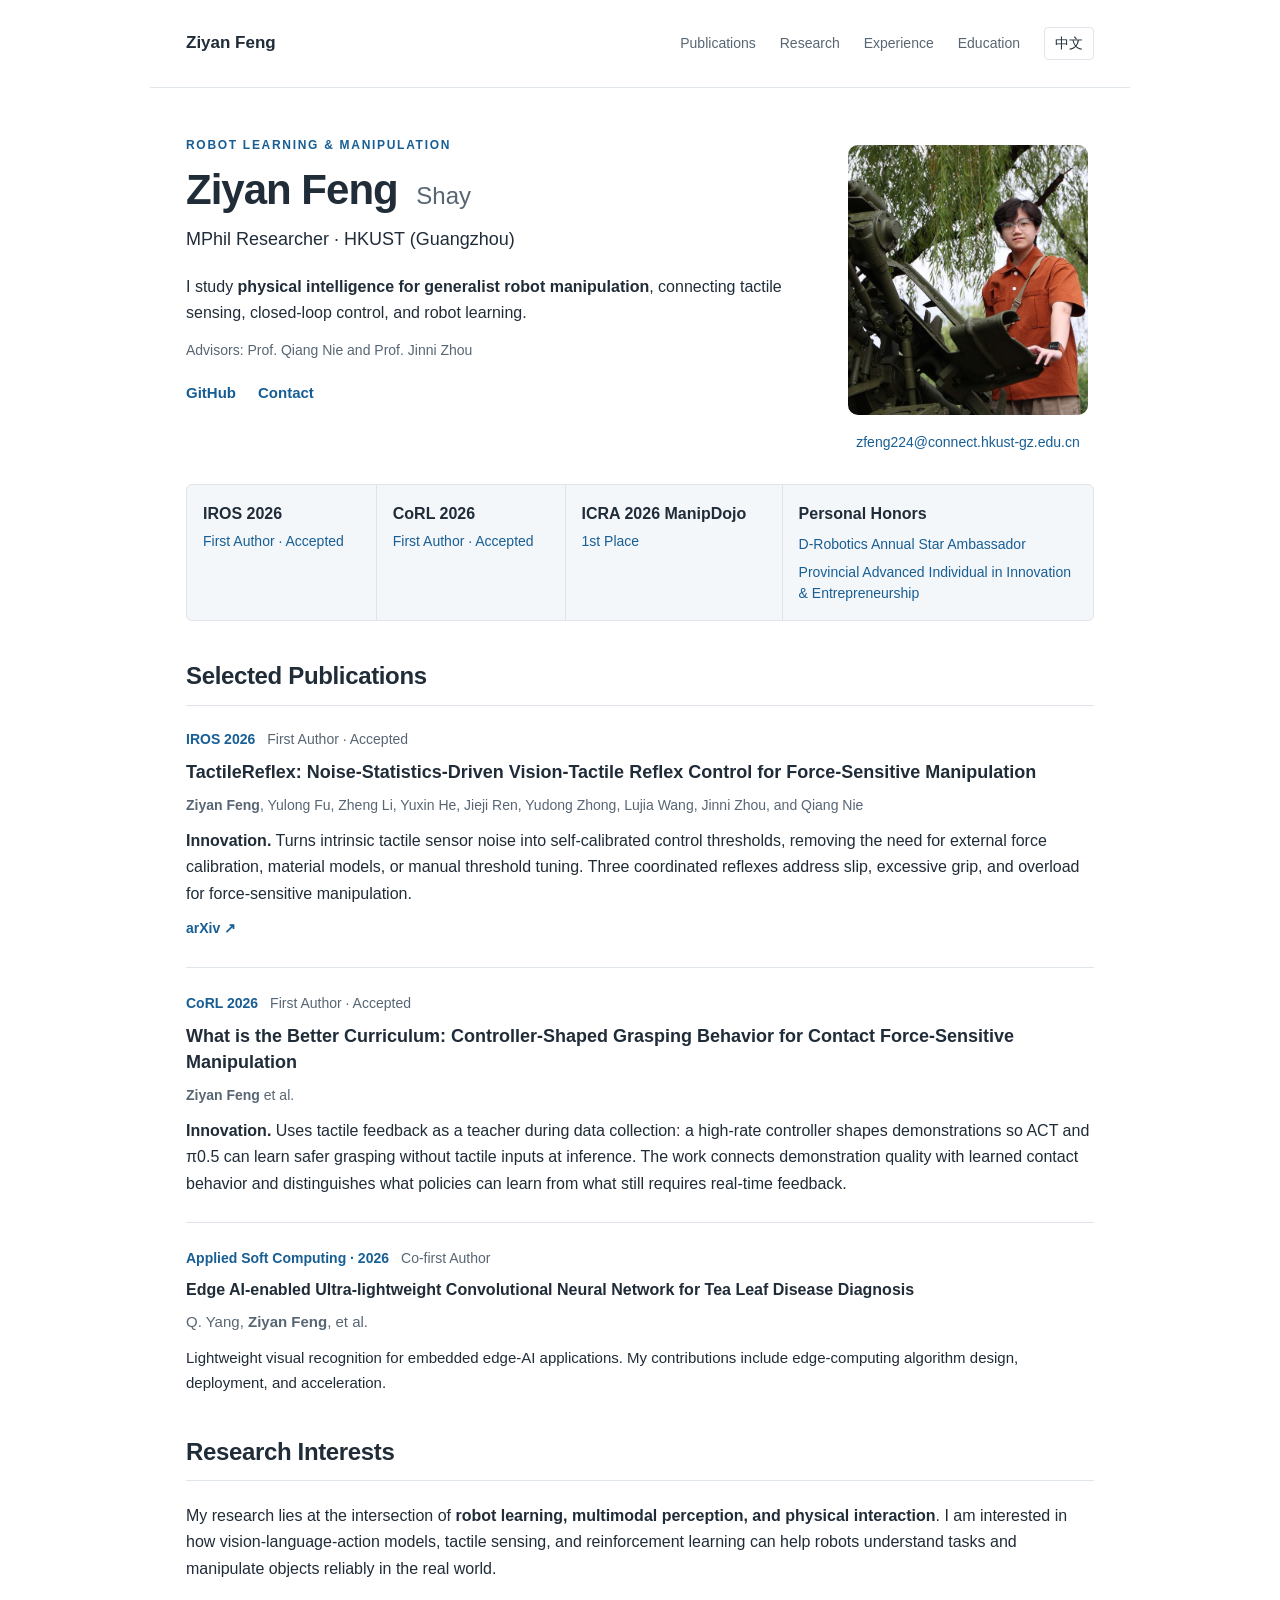
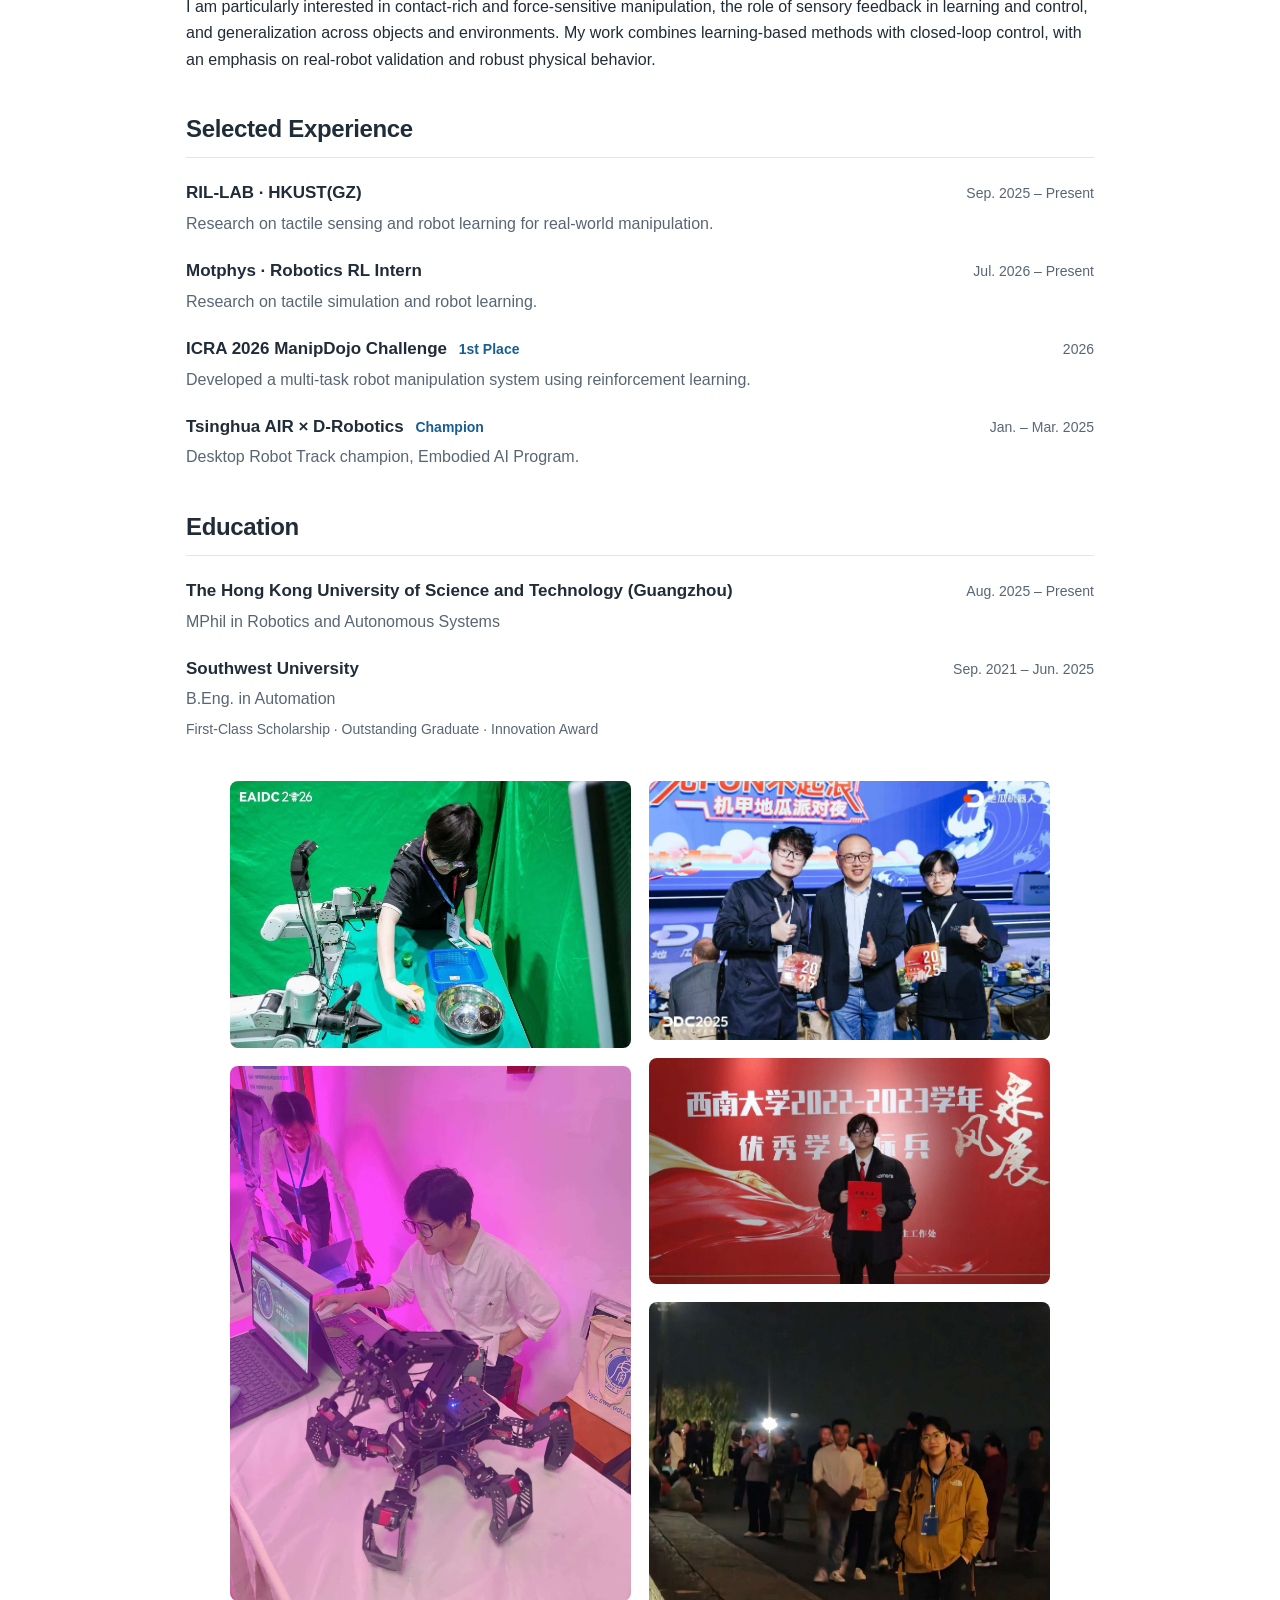
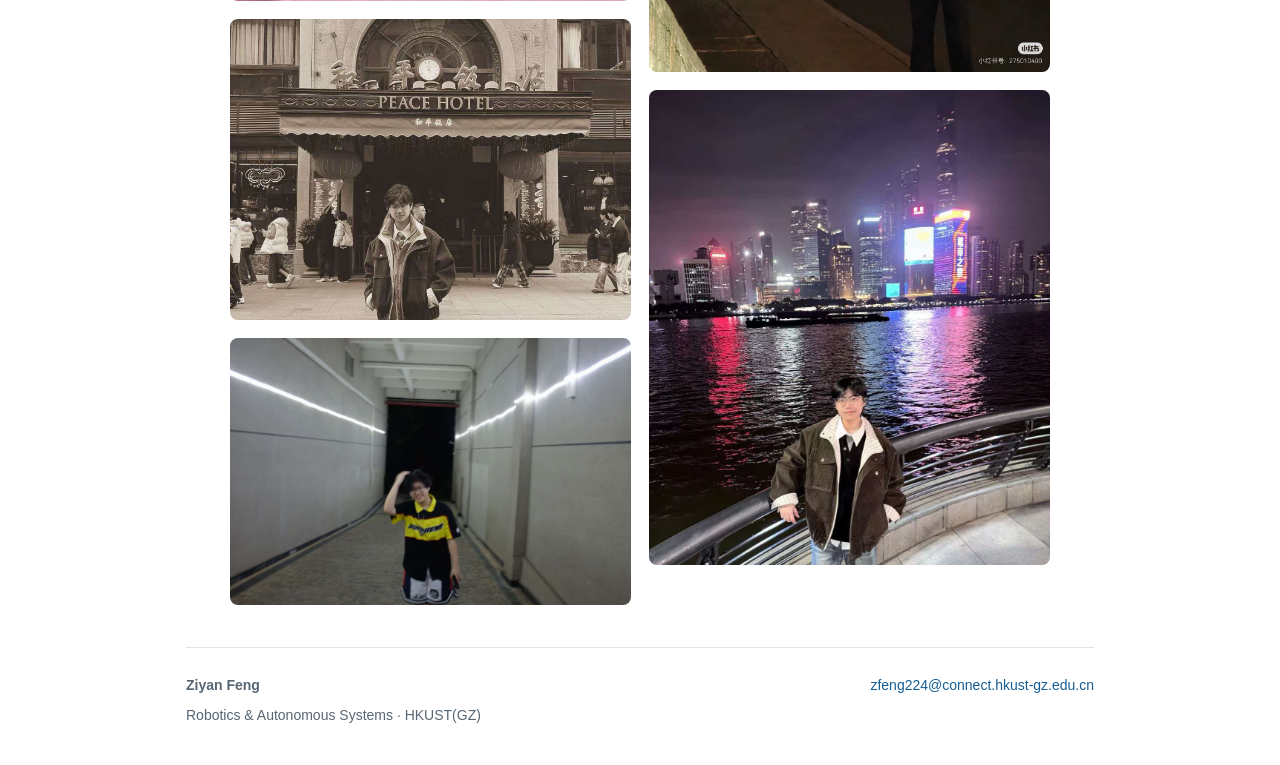
==== index.html @ fe4e41bc "Add robotics, award, event and campus photos to the gallery" ====
<!doctype html>
<html lang="en">
<head>
<meta charset="utf-8">
<meta name="viewport" content="width=device-width, initial-scale=1">
<meta name="description" content="Ziyan (Shay) Feng — MPhil researcher at HKUST(GZ). Robot learning, tactile sensing, and robot manipulation.">
<meta name="theme-color" content="#ffffff">
<title>Ziyan Feng | Robot Learning &amp; Manipulation</title>
<link rel="stylesheet" href="assets/styles.css?v=20260907-gallery">
<script src="assets/script.js?v=20260907-honors" defer></script>
</head>
<body>
<a class="skip-link" href="#main">Skip to content</a>
<header class="site-header"><a class="brand" href="#top">Ziyan Feng</a><nav aria-label="Primary navigation">
<a href="#publications"><span data-i18n="t1">Publications</span></a><a href="#research"><span data-i18n="t2">Research</span></a><a href="#projects"><span data-i18n="t3">Experience</span></a><a href="#education"><span data-i18n="t4">Education</span></a>
<button id="langToggle" type="button" aria-label="Switch to Chinese" hidden>中文</button></nav></header>
<main id="main">
<section class="hero" id="top">
<div><p class="eyebrow">ROBOT LEARNING &amp; MANIPULATION</p>
<h1><span data-i18n="t5">Ziyan Feng <span class="name-note">Shay</span></span></h1>
<p class="affiliation"><span data-i18n="t6">MPhil Researcher · HKUST (Guangzhou)</span></p>
<p><span data-i18n="t7">I study <strong>physical intelligence for generalist robot manipulation</strong>, connecting tactile sensing, closed-loop control, and robot learning.</span></p>
<p class="advisors"><span data-i18n="t9">Advisors: Prof. Qiang Nie and Prof. Jinni Zhou</span></p>
<div class="links"><a href="https://github.com/shayfeng">GitHub</a><a href="#contact"><span data-i18n="t11">Contact</span></a></div>
</div>
<aside class="profile"><img src="assets/images/personal-photo.jpg" alt="Ziyan Feng outdoors" width="1399" height="1399"><a href="mailto:zfeng224@connect.hkust-gz.edu.cn">zfeng224@connect.hkust-gz.edu.cn</a></aside>
</section>
<div class="highlights" aria-label="Selected achievements">
<a href="#tactilereflex"><strong>IROS 2026</strong><span><span data-i18n="t12">First Author · Accepted</span></span></a>
<a href="#curriculum"><strong>CoRL 2026</strong><span><span data-i18n="t13">First Author · Accepted</span></span></a>
<a href="#manipdojo"><strong>ICRA 2026 ManipDojo</strong><span><span data-i18n="t14">1st Place</span></span></a>
<div class="highlight-honors"><strong data-i18n="personal_honors">Personal Honors</strong><span data-i18n="honor_drobotics">D-Robotics Annual Star Ambassador</span><span data-i18n="honor_provincial">Provincial Advanced Individual in Innovation &amp; Entrepreneurship</span></div>
</div>
<section id="publications"><h2><span data-i18n="t15">Selected Publications</span></h2>
<article class="publication" id="tactilereflex">
<div class="pub-meta"><span class="venue">IROS 2026</span><span><span data-i18n="t16">First Author · Accepted</span></span></div>
<h3>TactileReflex: Noise-Statistics-Driven Vision-Tactile Reflex Control for Force-Sensitive Manipulation</h3>
<p class="authors"><strong>Ziyan Feng</strong>, Yulong Fu, Zheng Li, Yuxin He, Jieji Ren, Yudong Zhong, Lujia Wang, Jinni Zhou, and Qiang Nie</p>
<p><span data-i18n="t17"><strong>Innovation.</strong> Turns intrinsic tactile sensor noise into self-calibrated control thresholds, removing the need for external force calibration, material models, or manual threshold tuning. Three coordinated reflexes address slip, excessive grip, and overload for force-sensitive manipulation.</span></p>
<a class="paper-link" href="https://arxiv.org/abs/2605.23568">arXiv ↗</a>
</article>
<article class="publication" id="curriculum">
<div class="pub-meta"><span class="venue">CoRL 2026</span><span><span data-i18n="t19">First Author · Accepted</span></span></div>
<h3>What is the Better Curriculum: Controller-Shaped Grasping Behavior for Contact Force-Sensitive Manipulation</h3>
<p class="authors"><strong>Ziyan Feng</strong> et al.</p>
<p><span data-i18n="t20"><strong>Innovation.</strong> Uses tactile feedback as a teacher during data collection: a high-rate controller shapes demonstrations so ACT and π0.5 can learn safer grasping without tactile inputs at inference. The work connects demonstration quality with learned contact behavior and distinguishes what policies can learn from what still requires real-time feedback.</span></p>
</article>
<article class="publication compact">
<div class="pub-meta"><span class="venue">Applied Soft Computing · 2026</span><span><span data-i18n="t22">Co-first Author</span></span></div>
<h3><a href="https://doi.org/10.1016/j.asoc.2026.116074">Edge AI-enabled Ultra-lightweight Convolutional Neural Network for Tea Leaf Disease Diagnosis</a></h3>
<p class="authors">Q. Yang, <strong>Ziyan Feng</strong>, et al.</p>
<p><span data-i18n="t23">Lightweight visual recognition for embedded edge-AI applications. My contributions include edge-computing algorithm design, deployment, and acceleration.</span></p>
</article>
</section>
<section id="research"><h2><span data-i18n="t26">Research Interests</span></h2>
<p><span data-i18n="t28">My research lies at the intersection of <strong>robot learning, multimodal perception, and physical interaction</strong>. I am interested in how vision-language-action models, tactile sensing, and reinforcement learning can help robots understand tasks and manipulate objects reliably in the real world.</span></p>
<p><span data-i18n="research_more">I am particularly interested in contact-rich and force-sensitive manipulation, the role of sensory feedback in learning and control, and generalization across objects and environments. My work combines learning-based methods with closed-loop control, with an emphasis on real-robot validation and robust physical behavior.</span></p></section>
<section id="projects"><h2><span data-i18n="t35">Selected Experience</span></h2>
<div class="experience"><div class="entry-heading"><h3>RIL-LAB · HKUST(GZ)</h3><span><span data-i18n="t36">Sep. 2025 – Present</span></span></div>
<p><span data-i18n="t37">Research on tactile sensing and robot learning for real-world manipulation.</span></p></div>
<div class="experience"><div class="entry-heading"><h3><span data-i18n="t38">Motphys · Robotics RL Intern</span></h3><span><span data-i18n="t39">Jul. 2026 – Present</span></span></div>
<p><span data-i18n="t40">Research on tactile simulation and robot learning.</span></p></div>
<div class="experience" id="manipdojo"><div class="entry-heading"><h3>ICRA 2026 ManipDojo Challenge <span class="award"><span data-i18n="t41">1st Place</span></span></h3><span>2026</span></div>
<p><span data-i18n="t42">Developed a multi-task robot manipulation system using reinforcement learning.</span></p></div>
<div class="experience"><div class="entry-heading"><h3><span data-i18n="t43">Tsinghua AIR × D-Robotics</span> <span class="award"><span data-i18n="t44">Champion</span></span></h3><span>Jan. – Mar. 2025</span></div>
<p><span data-i18n="t45">Desktop Robot Track champion, Embodied AI Program.</span></p></div>
</section>
<section id="education"><h2><span data-i18n="t50">Education</span></h2>
<div class="experience"><div class="entry-heading"><h3><span data-i18n="t51">The Hong Kong University of Science and Technology (Guangzhou)</span></h3><span>Aug. 2025 – Present</span></div>
<p><span data-i18n="t52">MPhil in Robotics and Autonomous Systems</span></p></div>
<div class="experience"><div class="entry-heading"><h3><span data-i18n="t53">Southwest University</span></h3><span>Sep. 2021 – Jun. 2025</span></div>
<p><span data-i18n="t54">B.Eng. in Automation</span></p>
<p class="education-honors"><span data-i18n="swu_honors">First-Class Scholarship · Outstanding Graduate · Innovation Award</span></p></div>
</section>
<div class="personal-photos" aria-label="Personal photo gallery">
<div class="photo-column">
<img src="assets/images/robotics-competition.jpg" alt="Working with robotic arms at a competition" width="1600" height="1066" loading="lazy" decoding="async">
<img src="assets/images/robotics-demo.jpg" alt="Working with a robot at a demonstration" width="1536" height="2048" loading="lazy" decoding="async">
<img src="assets/images/peace-hotel.jpg" alt="Portrait outside the Peace Hotel" width="1440" height="1080" loading="lazy" decoding="async">
<img src="assets/images/campus-moment.jpg" alt="A candid campus moment" width="2048" height="1365" loading="lazy" decoding="async">
</div>
<div class="photo-column">
<img src="assets/images/drobotics-event.jpg" alt="Group photo at a D-Robotics event" width="1670" height="1080" loading="lazy" decoding="async">
<img src="assets/images/university-award.jpg" alt="Receiving an honor at Southwest University" width="1921" height="1080" loading="lazy" decoding="async">
<img src="assets/images/evening-portrait.jpg" alt="An evening portrait" width="1440" height="1329" loading="lazy" decoding="async">
<img src="assets/images/shanghai-waterfront.jpg" alt="Portrait by the Shanghai waterfront at night" width="1080" height="1281" loading="lazy" decoding="async">
</div>
</div>
<footer id="contact"><div><strong>Ziyan Feng</strong><a href="mailto:zfeng224@connect.hkust-gz.edu.cn">zfeng224@connect.hkust-gz.edu.cn</a></div><p><span data-i18n="t67">Robotics &amp; Autonomous Systems · HKUST(GZ)</span></p></footer>
</main>
</body></html>
---- assets/styles.css ----
:root{color-scheme:light;--text:#202c38;--muted:#586674;--blue:#175e94;--line:#dfe5eb;--soft:#f4f7fa}*{box-sizing:border-box}html{scroll-behavior:smooth;scroll-padding-top:25px}body{margin:0;background:#fff;color:var(--text);font:16px/1.65 -apple-system,BlinkMacSystemFont,"Segoe UI",Arial,"Noto Sans SC",sans-serif}a{color:var(--blue);text-decoration:none}a:hover{text-decoration:underline;text-underline-offset:4px}a:focus-visible,button:focus-visible{outline:3px solid #1c70b1;outline-offset:5px}button{font:inherit;cursor:pointer}.site-header,main{max-width:980px;margin:auto;padding-inline:36px}.site-header{display:flex;align-items:center;justify-content:space-between;gap:24px;min-height:88px;border-bottom:1px solid var(--line)}.brand{font-size:17px;font-weight:650;color:var(--text);white-space:nowrap}nav{display:flex;align-items:center;gap:24px;font-size:14px}nav a{color:var(--muted)}nav button{border:1px solid var(--line);background:#fff;padding:4px 10px;border-radius:4px;font-size:14px;color:var(--text)}h1,h2,h3,p{margin:0}p+p{margin-top:12px}h1{font-size:42px;line-height:1.2;letter-spacing:-1px;font-weight:650;margin:9px 0 10px}.name-note{font-size:24px;color:var(--muted);font-weight:400;letter-spacing:0;margin-left:8px}.hero{display:grid;grid-template-columns:minmax(0,1fr) 210px;gap:44px;padding:48px 0 30px}.eyebrow{color:var(--blue);font-size:12px;letter-spacing:1.7px;font-weight:650}.affiliation{font-size:18px;margin-bottom:19px}.muted,.advisors{color:var(--muted)}.advisors{font-size:14px}.links{display:flex;gap:22px;margin-top:19px;font-size:15px;font-weight:600}.profile{display:flex;flex-direction:column;align-items:center;gap:16px;padding-top:9px}.profile img{width:168px;height:210px;object-fit:cover;object-position:center;border-radius:6px;background:var(--soft)}.profile a{font-size:14px;overflow-wrap:anywhere}.highlights{display:grid;grid-template-columns:repeat(3,minmax(0,1fr));border:1px solid var(--line);border-radius:6px;margin:0 0 39px;background:var(--soft)}.highlights a{padding:16px 20px;color:var(--text)}.highlights a+a{border-left:1px solid var(--line)}.highlights strong,.highlights span{display:block}.highlights strong{font-size:16px}.highlights span{font-size:14px;color:var(--blue);margin-top:3px}main>section:not(.hero){padding:0 0 34px;margin-bottom:6px}h2{font-size:24px;line-height:1.3;font-weight:650;letter-spacing:-.35px;padding-bottom:13px;border-bottom:1px solid var(--line);margin-bottom:22px}h3{font-size:17px;line-height:1.5;font-weight:650}h3 a{color:inherit}.publication{padding:0 0 25px;margin-bottom:24px;border-bottom:1px solid var(--line)}.publication:last-child{margin-bottom:0;border-bottom:0;padding-bottom:0}.pub-meta{display:flex;flex-wrap:wrap;gap:12px;align-items:center;font-size:14px;color:var(--muted);margin-bottom:8px}.venue{font-weight:650;color:var(--blue)}.publication h3{font-size:18px;line-height:1.45;margin-bottom:8px}.authors{font-size:14px;color:var(--muted);margin-bottom:11px}.publication p{margin-top:9px}.result{border-left:3px solid #a8c6de;padding:8px 13px;background:#f5f8fb;font-size:15px}.paper-link{display:inline-block;margin-top:10px;font-size:14px;font-weight:600}.compact h3{font-size:16px}.compact p{font-size:15px}.section-heading{display:flex;justify-content:space-between;align-items:baseline;border-bottom:1px solid var(--line);margin-bottom:18px;gap:16px}.section-heading h2{border:0;margin:0}.section-heading>span{font-size:14px}.research-list{padding-left:24px;margin:18px 0 0}.research-list li{padding-left:6px;margin:0 0 14px}.research-list li::marker{color:var(--blue);font-weight:600}.research-list p{margin-top:3px;color:var(--muted)}.experience{margin-bottom:21px}.experience:last-child{margin-bottom:0}.entry-heading{display:flex;align-items:baseline;justify-content:space-between;gap:20px}.entry-heading>span{font-size:14px;color:var(--muted);white-space:nowrap}.experience p{margin-top:5px;color:var(--muted)}.award{color:var(--blue);font-size:14px;font-weight:600;margin-left:7px}.honors{padding-left:20px;margin:0}.honors li{padding-left:4px;margin-bottom:9px}.skills{margin:0}.skills>div{display:grid;grid-template-columns:165px minmax(0,1fr);gap:20px;padding:8px 0}.skills dt{font-size:15px;font-weight:600}.skills dd{margin:0;font-size:15px;color:var(--muted)}footer{border-top:1px solid var(--line);padding:26px 0 38px;color:var(--muted);font-size:14px}footer>div{display:flex;justify-content:space-between;gap:18px;flex-wrap:wrap}footer p{margin-top:7px}.skip-link{position:absolute;top:-70px;left:20px;padding:8px 15px;background:white;z-index:10}.skip-link:focus{top:8px}[hidden]{display:none!important}@media(max-width:700px){.site-header,main{padding-inline:22px}.site-header{min-height:76px;flex-wrap:wrap;gap:10px;padding-top:17px;padding-bottom:17px}nav{gap:15px;flex-wrap:wrap;font-size:14px}.hero{grid-template-columns:minmax(0,1fr) 140px;gap:24px;padding-top:32px}.profile img{width:126px;height:158px}.profile a{font-size:12px;text-align:center}h1{font-size:34px}.name-note{font-size:20px}.affiliation{font-size:16px}.highlights a{padding:12px}.highlights strong{font-size:14px}.highlights span{font-size:13px}.entry-heading{display:block}.entry-heading>span{display:block;margin-top:3px;white-space:normal}.skills>div{grid-template-columns:135px minmax(0,1fr);gap:14px}}@media(max-width:480px){.site-header,main{padding-inline:18px}.site-header{display:block}.brand{display:block;margin-bottom:12px}nav{gap:17px}.hero{display:flex;flex-direction:column;gap:22px;padding-top:29px}.profile{flex-direction:row;justify-content:flex-start;gap:18px;padding:0}.profile img{width:86px;height:108px}.profile a{font-size:14px}.highlights{grid-template-columns:1fr;margin-bottom:30px}.highlights a{padding:12px 16px;display:flex;align-items:center;justify-content:space-between;gap:12px}.highlights a+a{border-left:0;border-top:1px solid var(--line)}.highlights span{margin:0}h2{font-size:22px}.skills>div{grid-template-columns:1fr;gap:2px}.publication h3{font-size:17px}.pub-meta{gap:8px}.award{display:inline-block;margin-left:0}.profile a,footer a{overflow-wrap:anywhere}}@media(prefers-reduced-motion:reduce){html{scroll-behavior:auto}}
/* Four academic highlights, with room for the two personal honors. */
.highlights{grid-template-columns:1fr 1fr 1.15fr 1.65fr}
.highlights>a,.highlights>.highlight-honors{min-width:0;padding:16px}
.highlights>.highlight-honors{border-left:1px solid var(--line)}
.highlights strong[data-i18n]{color:var(--text);font-size:16px;margin:0}
.highlights .highlight-honors>span{line-height:1.5;margin-top:7px}
.profile a{max-width:100%;text-align:center}
.education-honors{font-size:14px}
@media(max-width:800px) and (min-width:481px){
.highlights{grid-template-columns:repeat(2,minmax(0,1fr))}
.highlights>a:nth-child(3){border-left:0;border-top:1px solid var(--line)}
.highlights>.highlight-honors{border-top:1px solid var(--line)}
}
@media(max-width:480px){
.highlights{grid-template-columns:1fr}
.highlights>.highlight-honors{border-left:0;border-top:1px solid var(--line)}
.profile a{min-width:0}
}

.personal-photos{display:grid;grid-template-columns:3fr 4fr;gap:20px;max-width:700px;margin:0 auto 38px;align-items:start}
.personal-photos img{display:block;width:100%;height:auto;border-radius:6px}
@media(max-width:480px){.personal-photos{gap:12px;margin-bottom:28px}}

/* Natural portrait and a balanced two-column photo collection. */
.hero{grid-template-columns:minmax(0,1fr) 252px;gap:38px}
.profile img{width:240px;height:270px;object-fit:cover;object-position:70% center;border-radius:10px}
.personal-photos{grid-template-columns:repeat(2,minmax(0,1fr));gap:18px;max-width:820px;margin:6px auto 42px}
.photo-column{display:flex;flex-direction:column;gap:18px;min-width:0}
.personal-photos img{border-radius:8px;width:100%;height:auto}
@media(max-width:700px){.hero{grid-template-columns:minmax(0,1fr) 180px;gap:24px}.profile img{width:180px;height:216px}}
@media(max-width:480px){.hero{display:flex;flex-direction:column}.profile{align-items:center;gap:18px}.profile img{width:132px;height:158px;flex-shrink:0}.personal-photos,.photo-column{gap:10px}.personal-photos{margin-bottom:28px}.personal-photos img{border-radius:5px}}
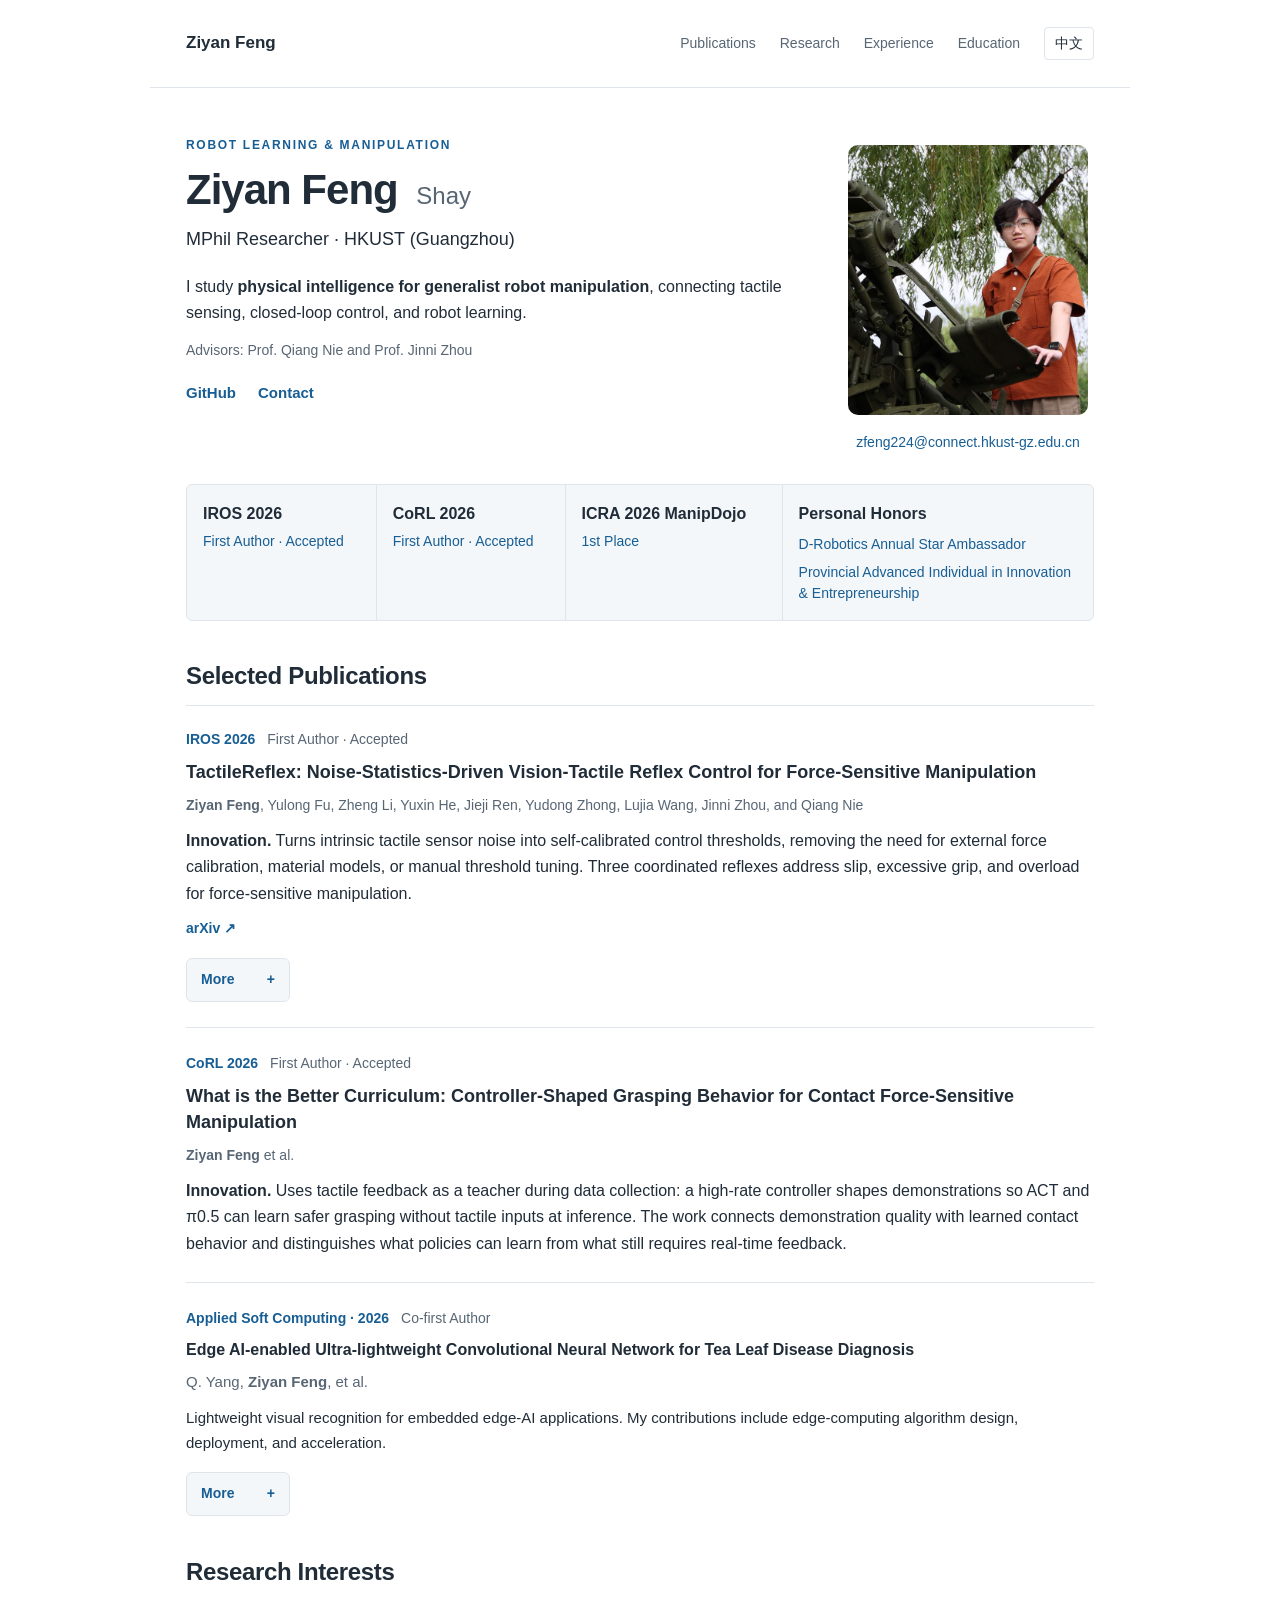
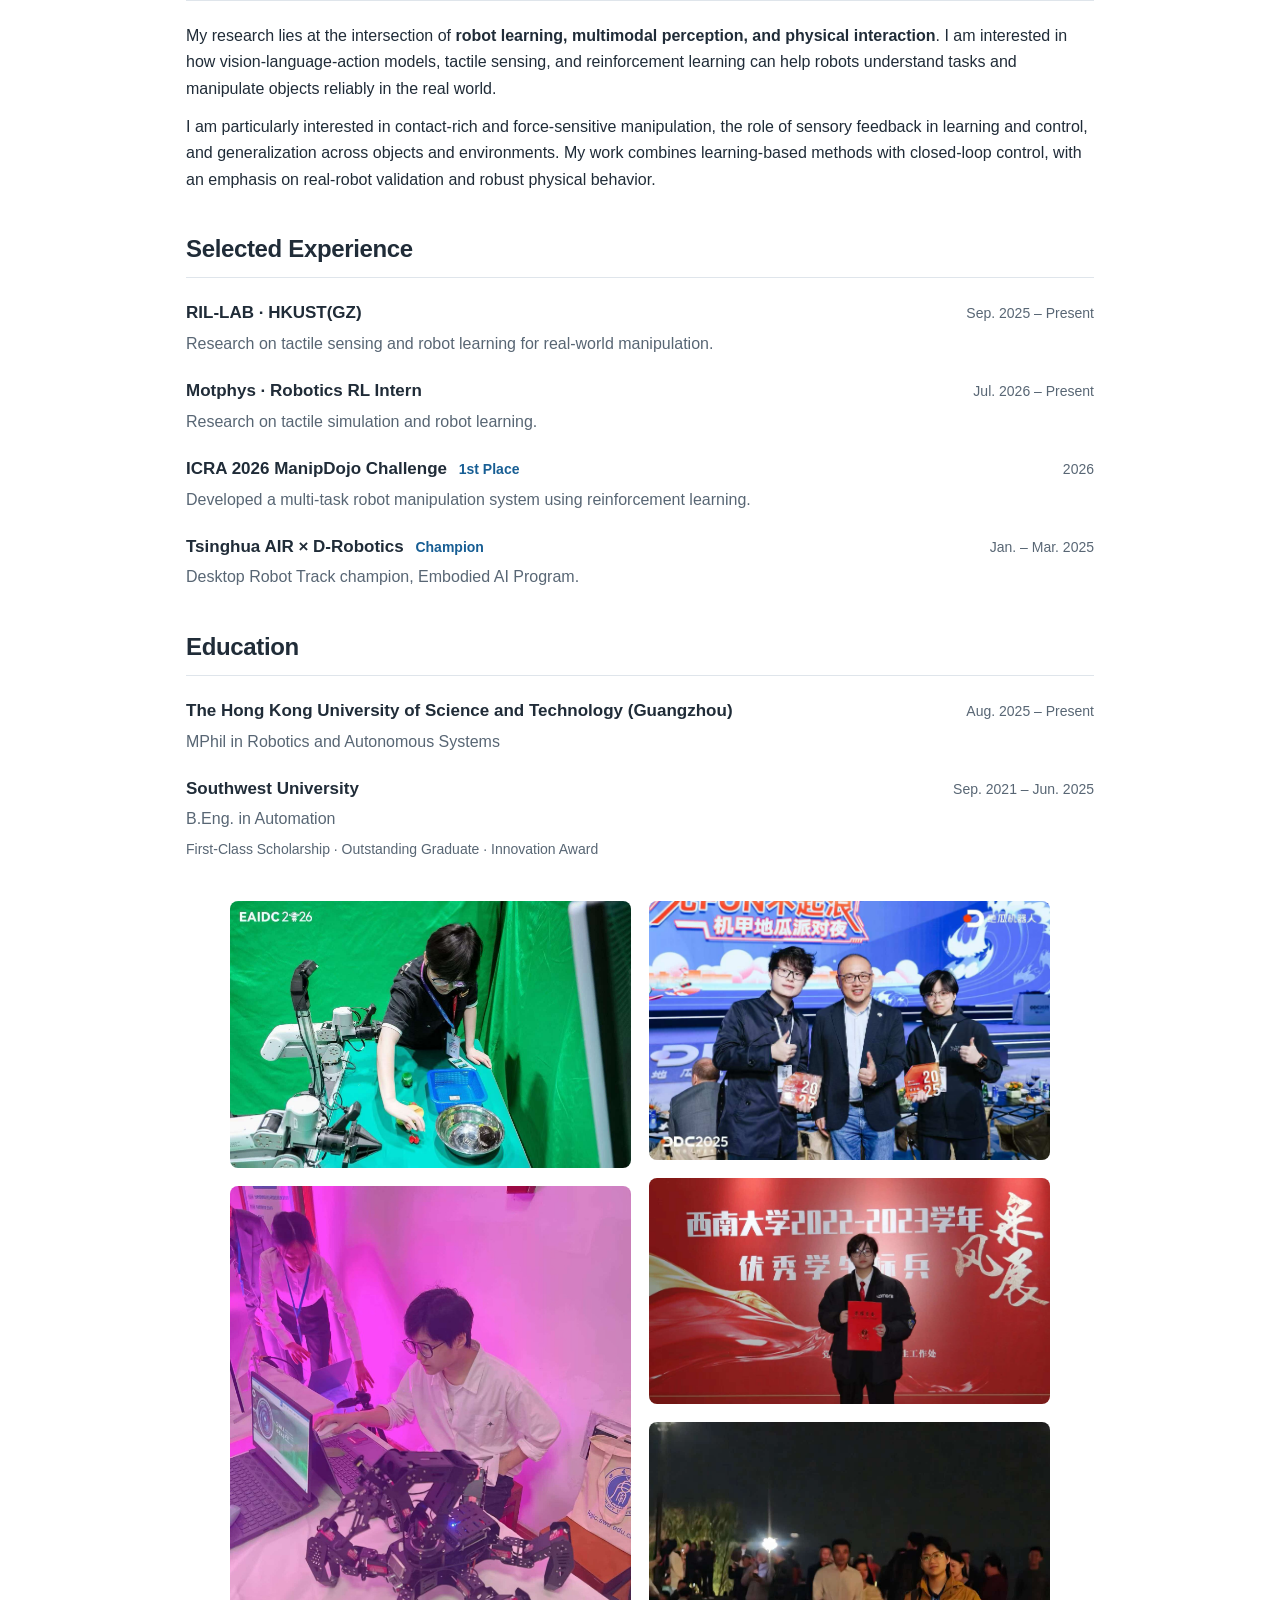
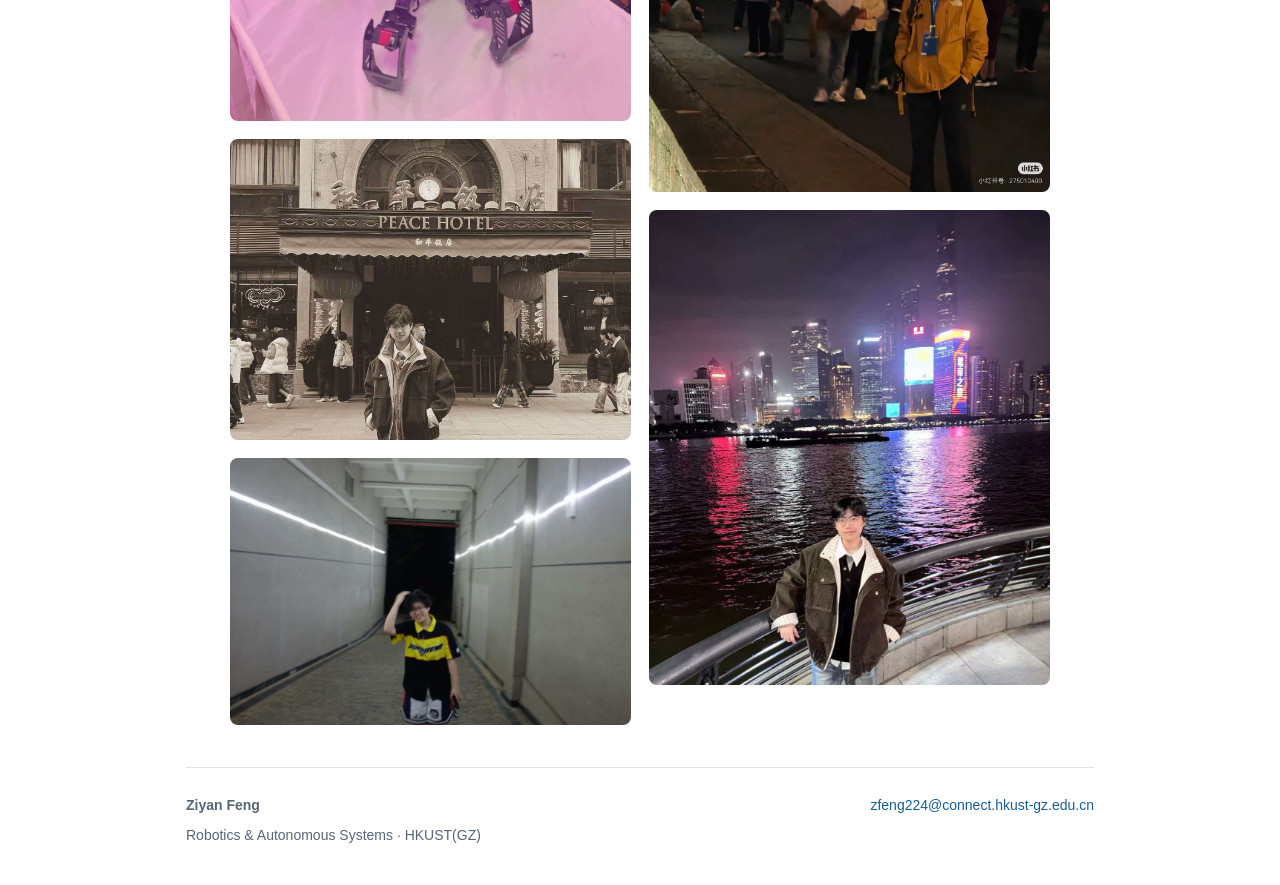
==== commit 5614a814: "Add expandable More sections with verified paper overview figures" ====
--- a/index.html
+++ b/index.html
@@ -6,8 +6,8 @@
 <meta name="description" content="Ziyan (Shay) Feng — MPhil researcher at HKUST(GZ). Robot learning, tactile sensing, and robot manipulation.">
 <meta name="theme-color" content="#ffffff">
 <title>Ziyan Feng | Robot Learning &amp; Manipulation</title>
-<link rel="stylesheet" href="assets/styles.css?v=20260907-gallery">
-<script src="assets/script.js?v=20260907-honors" defer></script>
+<link rel="stylesheet" href="assets/styles.css?v=20260908-paperfig">
+<script src="assets/script.js?v=20260908-paperfig" defer></script>
 </head>
 <body>
 <a class="skip-link" href="#main">Skip to content</a>
@@ -38,7 +38,11 @@
 <p class="authors"><strong>Ziyan Feng</strong>, Yulong Fu, Zheng Li, Yuxin He, Jieji Ren, Yudong Zhong, Lujia Wang, Jinni Zhou, and Qiang Nie</p>
 <p><span data-i18n="t17"><strong>Innovation.</strong> Turns intrinsic tactile sensor noise into self-calibrated control thresholds, removing the need for external force calibration, material models, or manual threshold tuning. Three coordinated reflexes address slip, excessive grip, and overload for force-sensitive manipulation.</span></p>
 <a class="paper-link" href="https://arxiv.org/abs/2605.23568">arXiv ↗</a>
-</article>
+<details class="paper-details">
+<summary><span class="more-label" data-i18n="paper_more">More</span><span class="less-label" data-i18n="paper_less">Less</span><span class="expand-icon" aria-hidden="true">+</span></summary>
+<figure><a href="assets/images/tactilereflex-overview.jpg" target="_blank" rel="noopener"><img src="assets/images/tactilereflex-overview.jpg" alt="TactileReflex architecture with tactile proxies, prioritized reflex channels and closed-loop gripper control" loading="lazy" decoding="async"></a>
+<figcaption><span data-i18n="iros_figure">TactileReflex system overview</span><span class="figure-links"><a href="assets/images/tactilereflex-overview.jpg" target="_blank" rel="noopener" data-i18n="figure_full">View full size</a> · <a href="https://github.com/shayfeng/TactileReflex" target="_blank" rel="noopener" data-i18n="figure_source">Source</a></span></figcaption></figure>
+</details></article>
 <article class="publication" id="curriculum">
 <div class="pub-meta"><span class="venue">CoRL 2026</span><span><span data-i18n="t19">First Author · Accepted</span></span></div>
 <h3>What is the Better Curriculum: Controller-Shaped Grasping Behavior for Contact Force-Sensitive Manipulation</h3>
@@ -50,7 +54,11 @@
 <h3><a href="https://doi.org/10.1016/j.asoc.2026.116074">Edge AI-enabled Ultra-lightweight Convolutional Neural Network for Tea Leaf Disease Diagnosis</a></h3>
 <p class="authors">Q. Yang, <strong>Ziyan Feng</strong>, et al.</p>
 <p><span data-i18n="t23">Lightweight visual recognition for embedded edge-AI applications. My contributions include edge-computing algorithm design, deployment, and acceleration.</span></p>
-</article>
+<details class="paper-details">
+<summary><span class="more-label" data-i18n="paper_more">More</span><span class="less-label" data-i18n="paper_less">Less</span><span class="expand-icon" aria-hidden="true">+</span></summary>
+<figure><a href="assets/images/cm2net-overview.jpg" target="_blank" rel="noopener"><img src="assets/images/cm2net-overview.jpg" alt="CM2-Net graphical abstract showing augmentation, network design, validation and edge deployment" loading="lazy" decoding="async"></a>
+<figcaption><span data-i18n="asc_figure">CM2-Net graphical abstract</span><span class="figure-links"><a href="assets/images/cm2net-overview.jpg" target="_blank" rel="noopener" data-i18n="figure_full">View full size</a> · <a href="https://github.com/JasonYangCode/CM2-Net" target="_blank" rel="noopener" data-i18n="figure_source">Source</a></span></figcaption></figure>
+</details></article>
 </section>
 <section id="research"><h2><span data-i18n="t26">Research Interests</span></h2>
 <p><span data-i18n="t28">My research lies at the intersection of <strong>robot learning, multimodal perception, and physical interaction</strong>. I am interested in how vision-language-action models, tactile sensing, and reinforcement learning can help robots understand tasks and manipulate objects reliably in the real world.</span></p>
--- a/assets/styles.css
+++ b/assets/styles.css
@@ -30,3 +30,18 @@
 .personal-photos img{border-radius:8px;width:100%;height:auto}
 @media(max-width:700px){.hero{grid-template-columns:minmax(0,1fr) 180px;gap:24px}.profile img{width:180px;height:216px}}
 @media(max-width:480px){.hero{display:flex;flex-direction:column}.profile{align-items:center;gap:18px}.profile img{width:132px;height:158px;flex-shrink:0}.personal-photos,.photo-column{gap:10px}.personal-photos{margin-bottom:28px}.personal-photos img{border-radius:5px}}
+
+.paper-details{margin-top:16px}
+.paper-details summary{display:flex;align-items:center;justify-content:space-between;gap:18px;width:fit-content;min-width:104px;min-height:44px;padding:8px 14px;border:1px solid var(--line);border-radius:6px;background:var(--soft);color:var(--blue);font-size:14px;font-weight:600;cursor:pointer;list-style:none}
+.paper-details summary::-webkit-details-marker{display:none}
+.paper-details summary:hover{border-color:var(--blue)}
+.paper-details summary:focus-visible{outline:3px solid var(--blue);outline-offset:3px}
+.paper-details .less-label{display:none}
+.paper-details[open] .more-label{display:none}
+.paper-details[open] .less-label{display:inline}
+.paper-details[open] .expand-icon{transform:rotate(45deg)}
+.paper-details figure{margin:14px 0 0;padding:16px;border:1px solid var(--line);border-radius:8px;background:#fff}
+.paper-details figure img{display:block;width:100%;height:auto;max-height:620px;object-fit:contain}
+.paper-details figcaption{display:flex;justify-content:space-between;gap:12px;flex-wrap:wrap;margin-top:12px;font-size:14px;color:var(--muted)}
+.figure-links{white-space:nowrap}
+@media(max-width:480px){.paper-details figure{padding:9px}.paper-details figcaption{font-size:13px}}
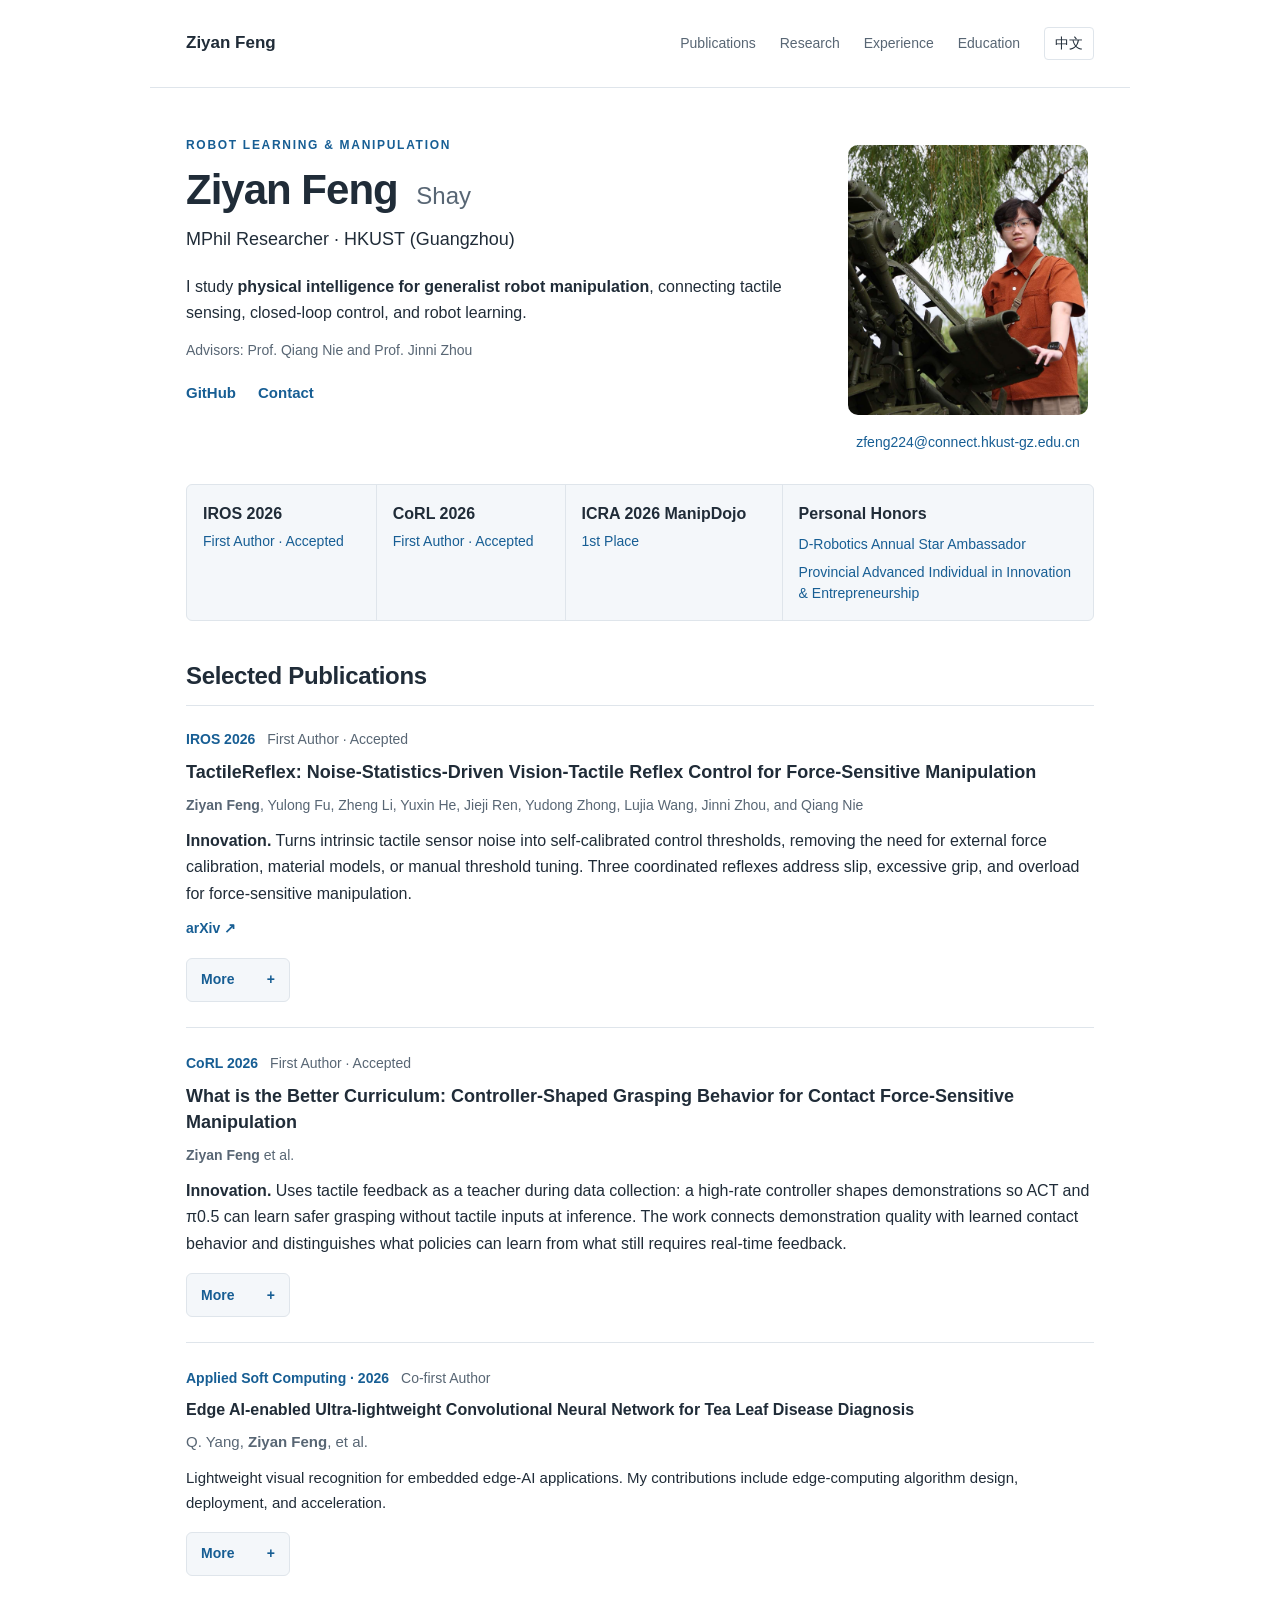
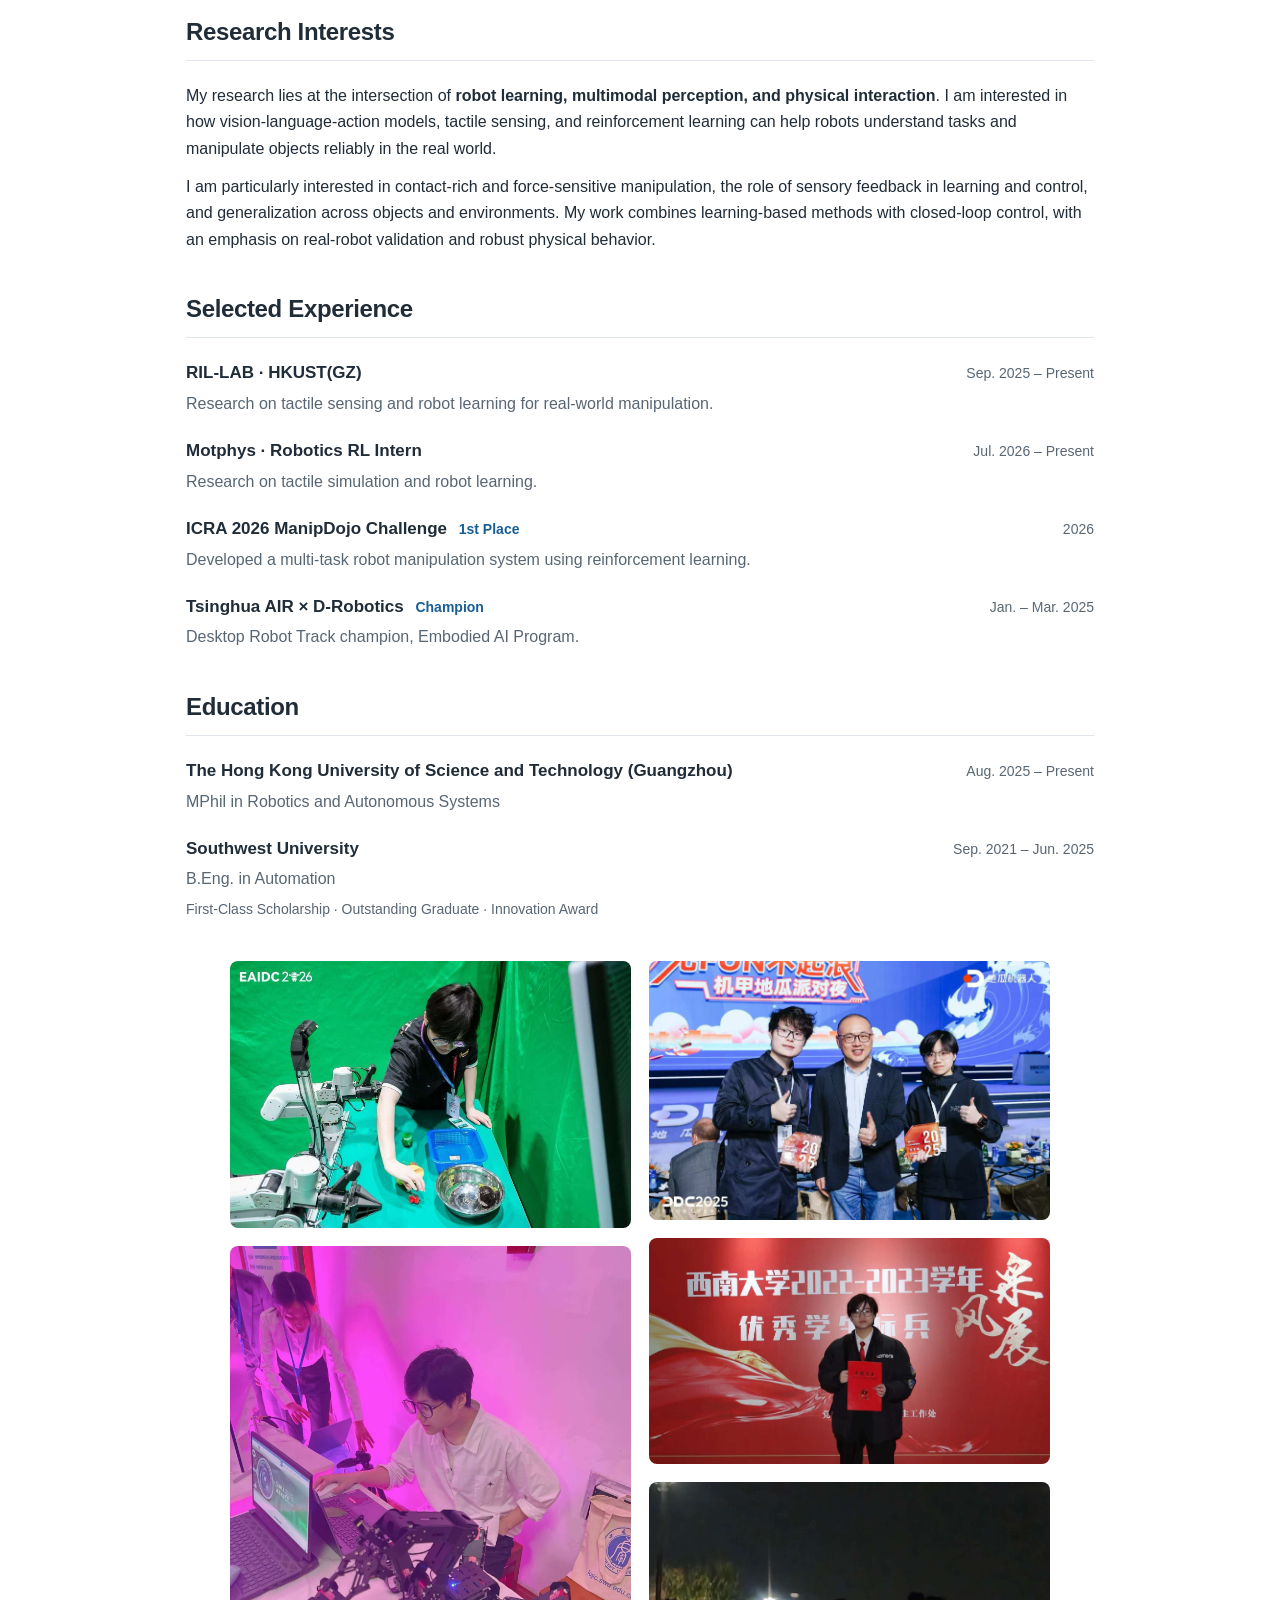
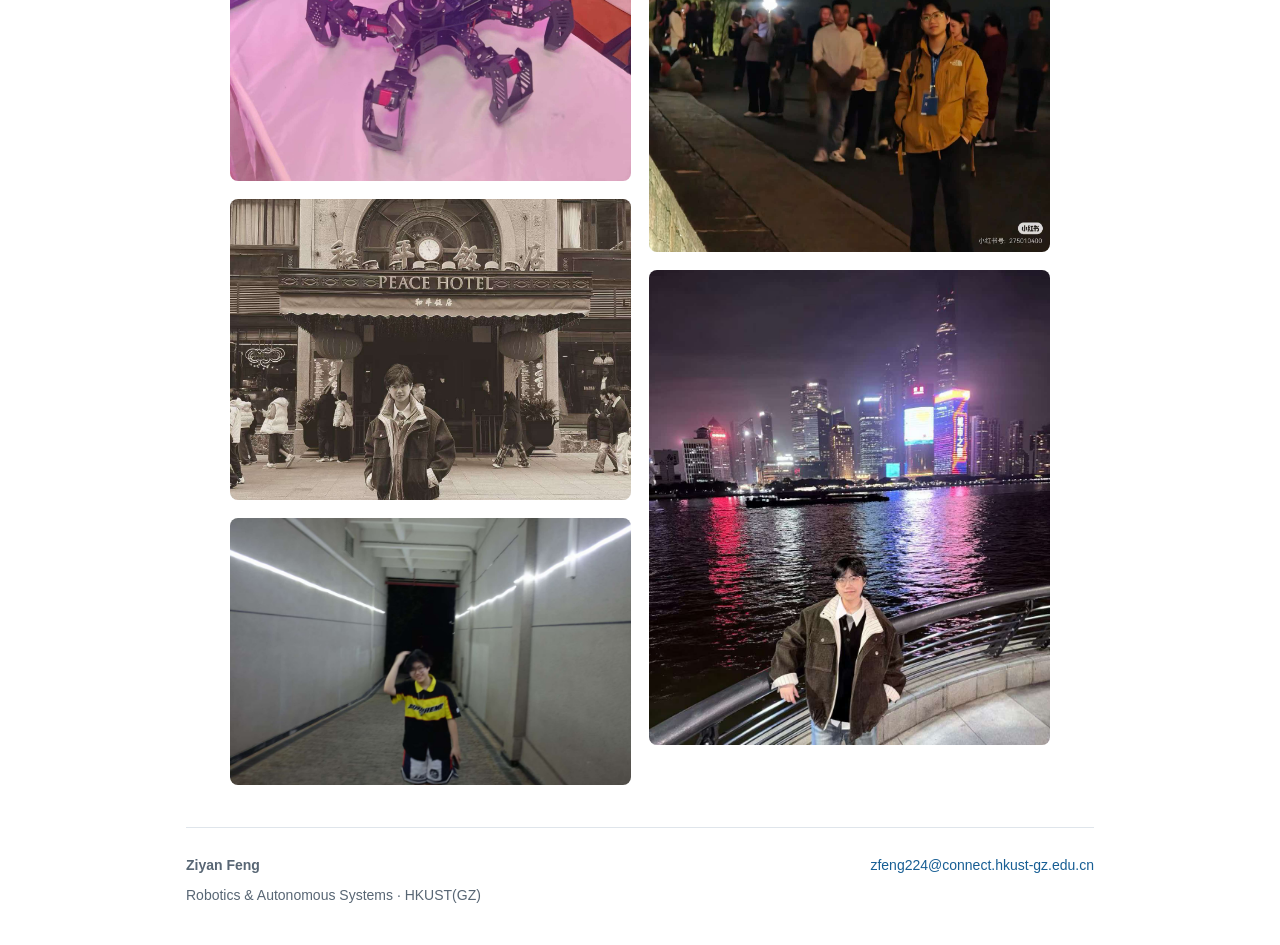
==== commit 1ec62257: "Add CoRL teaser and system overview extracted from supplied paper" ====
--- a/index.html
+++ b/index.html
@@ -6,8 +6,8 @@
 <meta name="description" content="Ziyan (Shay) Feng — MPhil researcher at HKUST(GZ). Robot learning, tactile sensing, and robot manipulation.">
 <meta name="theme-color" content="#ffffff">
 <title>Ziyan Feng | Robot Learning &amp; Manipulation</title>
-<link rel="stylesheet" href="assets/styles.css?v=20260908-paperfig">
-<script src="assets/script.js?v=20260908-paperfig" defer></script>
+<link rel="stylesheet" href="assets/styles.css?v=20260908-corlfig">
+<script src="assets/script.js?v=20260908-corlfig" defer></script>
 </head>
 <body>
 <a class="skip-link" href="#main">Skip to content</a>
@@ -42,12 +42,21 @@
 <summary><span class="more-label" data-i18n="paper_more">More</span><span class="less-label" data-i18n="paper_less">Less</span><span class="expand-icon" aria-hidden="true">+</span></summary>
 <figure><a href="assets/images/tactilereflex-overview.jpg" target="_blank" rel="noopener"><img src="assets/images/tactilereflex-overview.jpg" alt="TactileReflex architecture with tactile proxies, prioritized reflex channels and closed-loop gripper control" loading="lazy" decoding="async"></a>
 <figcaption><span data-i18n="iros_figure">TactileReflex system overview</span><span class="figure-links"><a href="assets/images/tactilereflex-overview.jpg" target="_blank" rel="noopener" data-i18n="figure_full">View full size</a> · <a href="https://github.com/shayfeng/TactileReflex" target="_blank" rel="noopener" data-i18n="figure_source">Source</a></span></figcaption></figure>
+<figure><a href="assets/images/tactilereflex-pouring.jpg" target="_blank" rel="noopener"><img src="assets/images/tactilereflex-pouring.jpg" alt="Pouring comparison: without reflex the cup slips and fails to pour; with reflex the cup stays oriented and pours successfully" width="1235" height="880" loading="lazy" decoding="async"></a>
+<figcaption><span data-i18n="iros_pouring">Pouring comparison — left: without reflex; right: with TactileReflex.</span><span class="figure-links"><a href="assets/images/tactilereflex-pouring.jpg" target="_blank" rel="noopener" data-i18n="figure_full">View full size</a> · <a href="https://github.com/shayfeng/TactileReflex/blob/main/assets/tactile-reflex-paper.pdf#page=8" target="_blank" rel="noopener" data-i18n="figure_source">Source</a></span></figcaption></figure>
 </details></article>
 <article class="publication" id="curriculum">
 <div class="pub-meta"><span class="venue">CoRL 2026</span><span><span data-i18n="t19">First Author · Accepted</span></span></div>
 <h3>What is the Better Curriculum: Controller-Shaped Grasping Behavior for Contact Force-Sensitive Manipulation</h3>
 <p class="authors"><strong>Ziyan Feng</strong> et al.</p>
 <p><span data-i18n="t20"><strong>Innovation.</strong> Uses tactile feedback as a teacher during data collection: a high-rate controller shapes demonstrations so ACT and π0.5 can learn safer grasping without tactile inputs at inference. The work connects demonstration quality with learned contact behavior and distinguishes what policies can learn from what still requires real-time feedback.</span></p>
+<details class="paper-details">
+<summary><span class="more-label" data-i18n="paper_more">More</span><span class="less-label" data-i18n="paper_less">Less</span><span class="expand-icon" aria-hidden="true">+</span></summary>
+<figure><a href="assets/images/corl-teaser.jpg" target="_blank" rel="noopener"><img src="assets/images/corl-teaser.jpg" alt="CoRL teaser comparing reflex-assisted and manual teleoperated collection for fragile-cup grasping" width="2376" height="1071" loading="lazy" decoding="async"></a>
+<figcaption><span data-i18n="corl_teaser">Teaser — controller-shaped demonstrations for fragile-object grasping.</span><span class="figure-links"><a href="assets/images/corl-teaser.jpg" target="_blank" rel="noopener" data-i18n="figure_full">View full size</a></span></figcaption></figure>
+<figure><a href="assets/images/corl-system.jpg" target="_blank" rel="noopener"><img src="assets/images/corl-system.jpg" alt="CoRL system overview showing controller-shaped data collection, tactile-free policy learning and deployment with optional reflex arbitration" width="2376" height="1026" loading="lazy" decoding="async"></a>
+<figcaption><span data-i18n="corl_system">System overview — demonstration collection, tactile-free policy learning, and deployment.</span><span class="figure-links"><a href="assets/images/corl-system.jpg" target="_blank" rel="noopener" data-i18n="figure_full">View full size</a></span></figcaption></figure>
+</details>
 </article>
 <article class="publication compact">
 <div class="pub-meta"><span class="venue">Applied Soft Computing · 2026</span><span><span data-i18n="t22">Co-first Author</span></span></div>
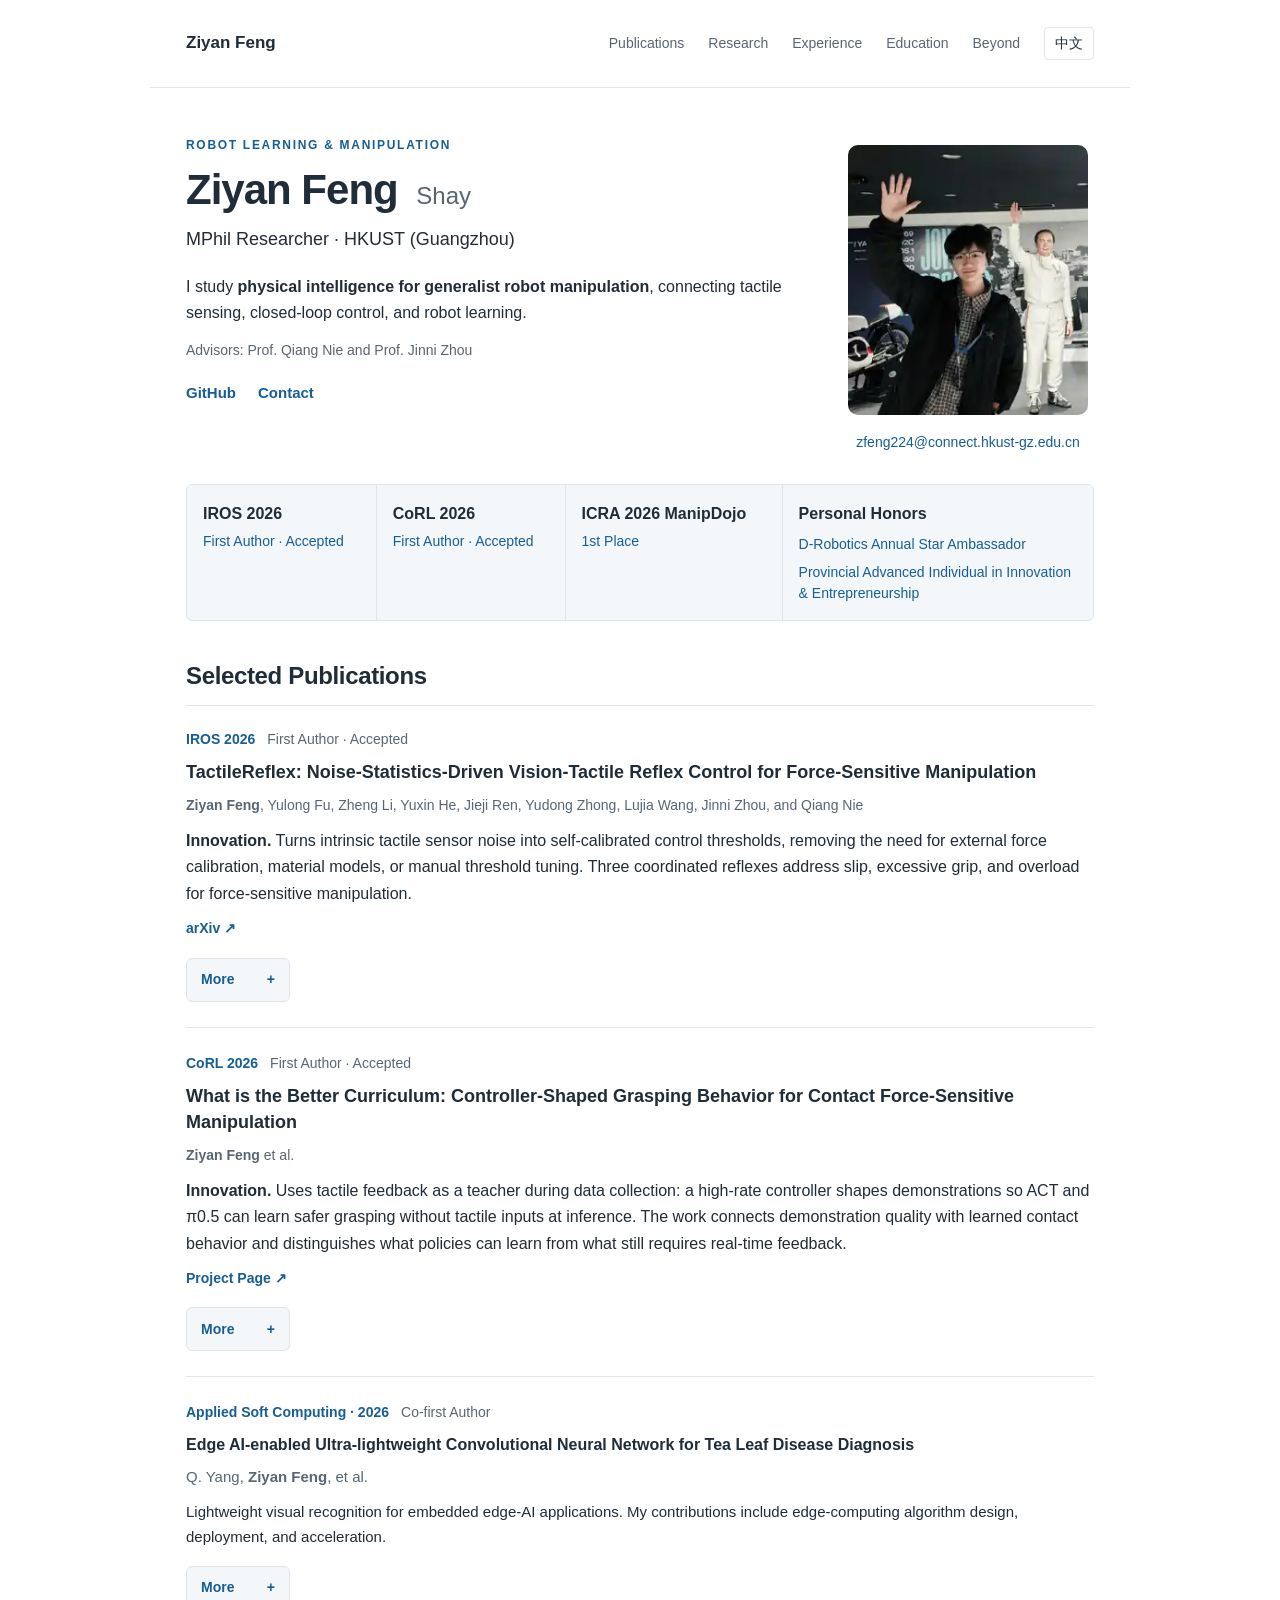
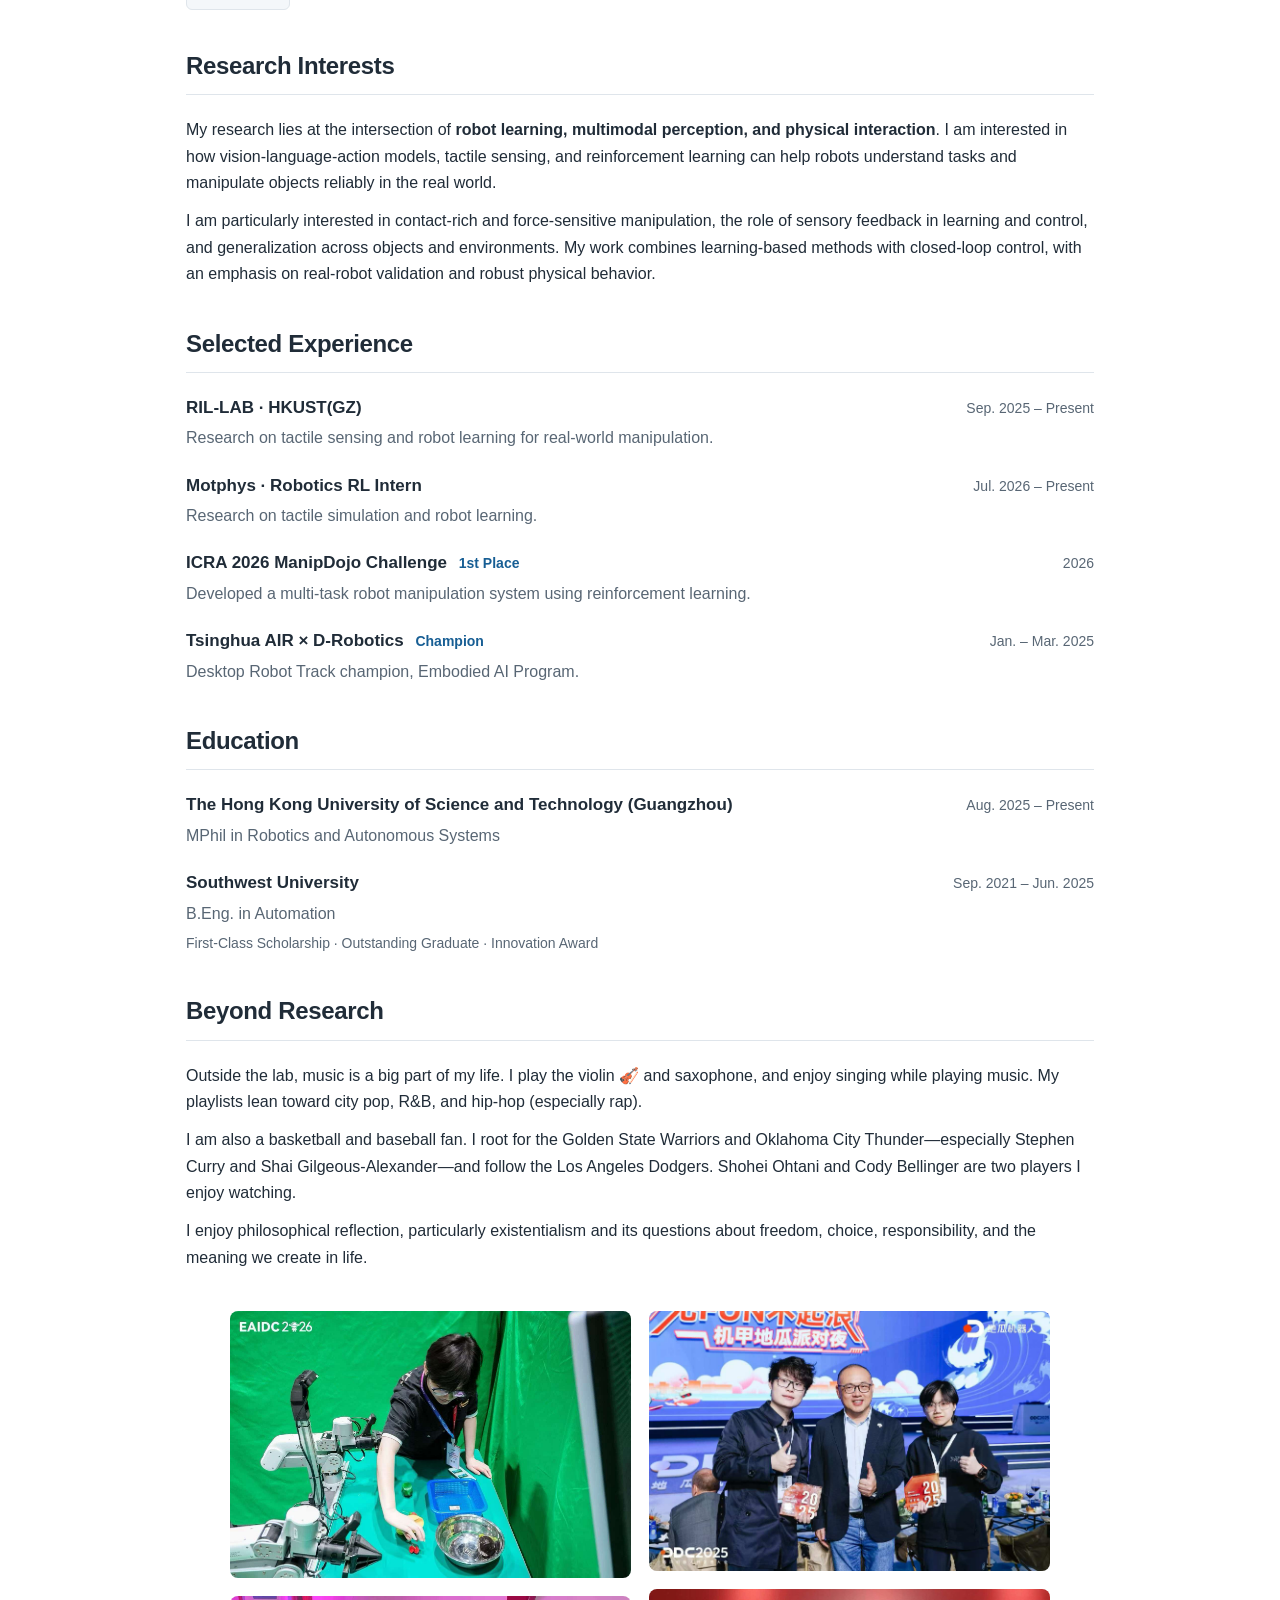
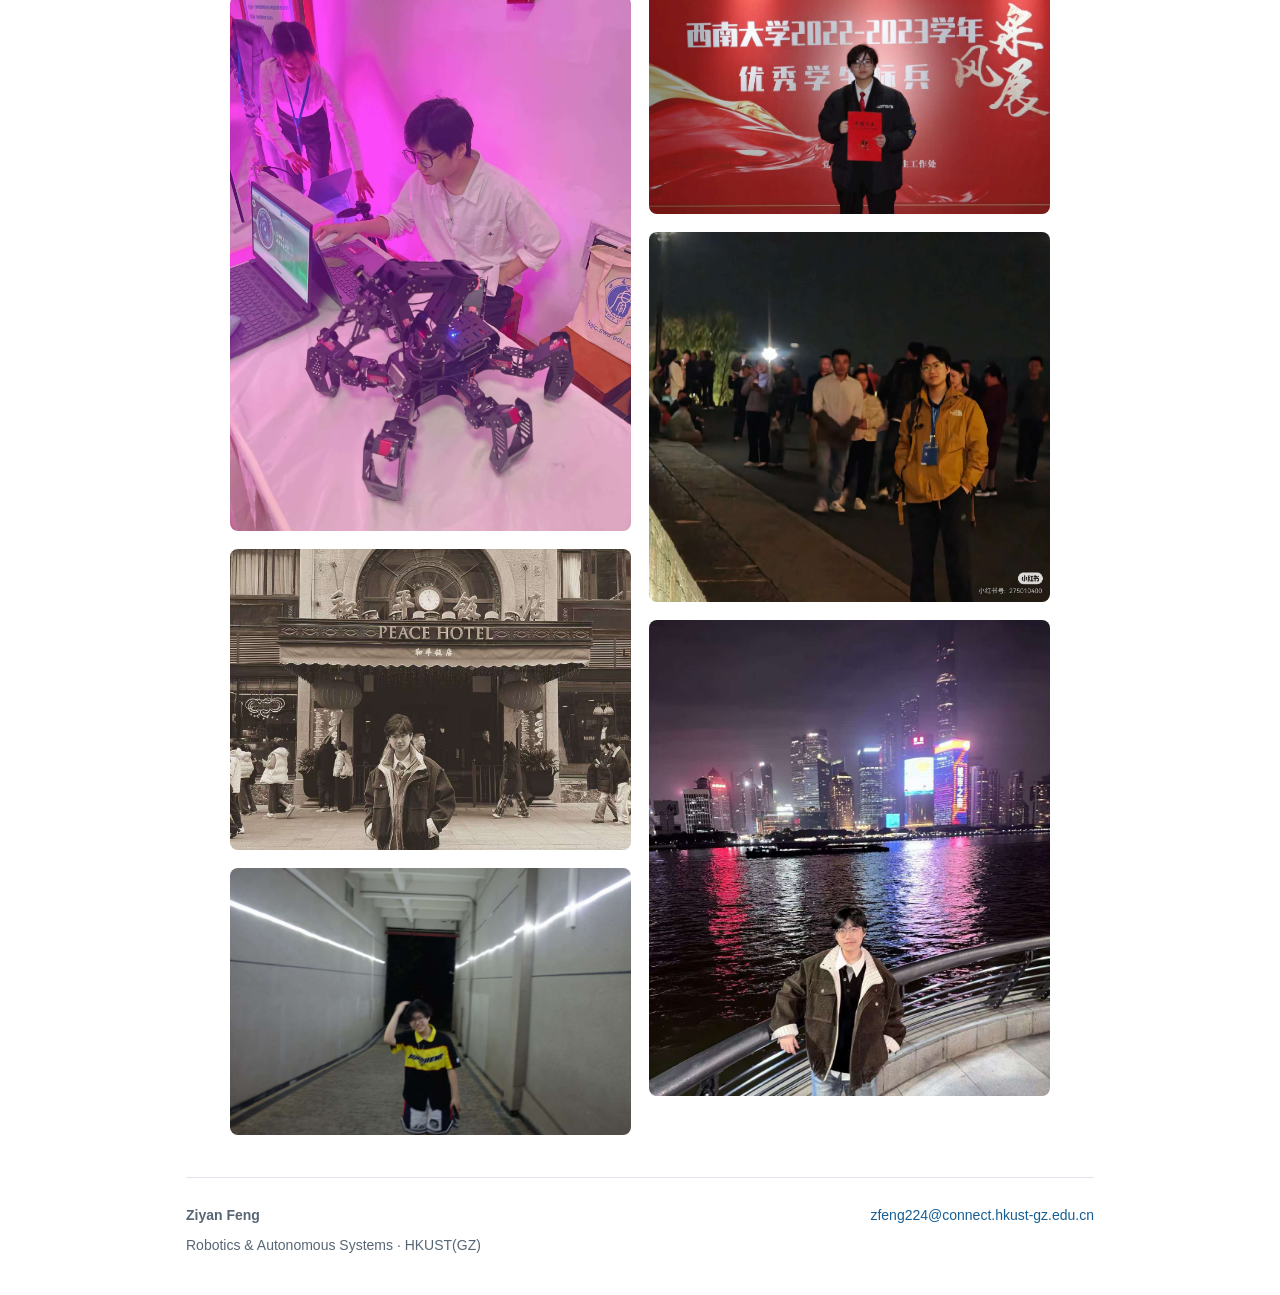
==== commit ab10d5b2: "Update profile photo and add bilingual beyond-research introduction" ====
--- a/index.html
+++ b/index.html
@@ -6,13 +6,13 @@
 <meta name="description" content="Ziyan (Shay) Feng — MPhil researcher at HKUST(GZ). Robot learning, tactile sensing, and robot manipulation.">
 <meta name="theme-color" content="#ffffff">
 <title>Ziyan Feng | Robot Learning &amp; Manipulation</title>
-<link rel="stylesheet" href="assets/styles.css?v=20260908-corlfig">
-<script src="assets/script.js?v=20260908-corlfig" defer></script>
+<link rel="stylesheet" href="assets/styles.css?v=20261122-personal">
+<script src="assets/script.js?v=20261122-personal" defer></script>
 </head>
 <body>
 <a class="skip-link" href="#main">Skip to content</a>
 <header class="site-header"><a class="brand" href="#top">Ziyan Feng</a><nav aria-label="Primary navigation">
-<a href="#publications"><span data-i18n="t1">Publications</span></a><a href="#research"><span data-i18n="t2">Research</span></a><a href="#projects"><span data-i18n="t3">Experience</span></a><a href="#education"><span data-i18n="t4">Education</span></a>
+<a href="#publications"><span data-i18n="t1">Publications</span></a><a href="#research"><span data-i18n="t2">Research</span></a><a href="#projects"><span data-i18n="t3">Experience</span></a><a href="#education"><span data-i18n="t4">Education</span></a><a href="#beyond"><span data-i18n="nav_beyond">Beyond</span></a>
 <button id="langToggle" type="button" aria-label="Switch to Chinese" hidden>中文</button></nav></header>
 <main id="main">
 <section class="hero" id="top">
@@ -23,7 +23,7 @@
 <p class="advisors"><span data-i18n="t9">Advisors: Prof. Qiang Nie and Prof. Jinni Zhou</span></p>
 <div class="links"><a href="https://github.com/shayfeng">GitHub</a><a href="#contact"><span data-i18n="t11">Contact</span></a></div>
 </div>
-<aside class="profile"><img src="assets/images/personal-photo.jpg" alt="Ziyan Feng outdoors" width="1399" height="1399"><a href="mailto:zfeng224@connect.hkust-gz.edu.cn">zfeng224@connect.hkust-gz.edu.cn</a></aside>
+<aside class="profile"><img src="assets/images/shay-profile-2026.webp" alt="Ziyan Feng waving at a motorsport exhibition" width="260" height="293" decoding="async"><a href="mailto:zfeng224@connect.hkust-gz.edu.cn">zfeng224@connect.hkust-gz.edu.cn</a></aside>
 </section>
 <div class="highlights" aria-label="Selected achievements">
 <a href="#tactilereflex"><strong>IROS 2026</strong><span><span data-i18n="t12">First Author · Accepted</span></span></a>
@@ -89,6 +89,11 @@
 <p><span data-i18n="t54">B.Eng. in Automation</span></p>
 <p class="education-honors"><span data-i18n="swu_honors">First-Class Scholarship · Outstanding Graduate · Innovation Award</span></p></div>
 </section>
+<section id="beyond"><h2><span data-i18n="beyond_title">Beyond Research</span></h2>
+<p><span data-i18n="beyond_music">Outside the lab, music is a big part of my life. I play the violin 🎻 and saxophone, and enjoy singing while playing music. My playlists lean toward city pop, R&amp;B, and hip-hop (especially rap).</span></p>
+<p><span data-i18n="beyond_sports">I am also a basketball and baseball fan. I root for the Golden State Warriors and Oklahoma City Thunder—especially Stephen Curry and Shai Gilgeous-Alexander—and follow the Los Angeles Dodgers. Shohei Ohtani and Cody Bellinger are two players I enjoy watching.</span></p>
+<p><span data-i18n="beyond_philosophy">I enjoy philosophical reflection, particularly existentialism and its questions about freedom, choice, responsibility, and the meaning we create in life.</span></p>
+</section>
 <div class="personal-photos" aria-label="Personal photo gallery">
 <div class="photo-column">
 <img src="assets/images/robotics-competition.jpg" alt="Working with robotic arms at a competition" width="1600" height="1066" loading="lazy" decoding="async">
--- a/assets/styles.css
+++ b/assets/styles.css
@@ -45,3 +45,6 @@
 .paper-details figcaption{display:flex;justify-content:space-between;gap:12px;flex-wrap:wrap;margin-top:12px;font-size:14px;color:var(--muted)}
 .figure-links{white-space:nowrap}
 @media(max-width:480px){.paper-details figure{padding:9px}.paper-details figcaption{font-size:13px}}
+
+/* Use a centered crop for the updated portrait. */
+.profile img{object-position:center}
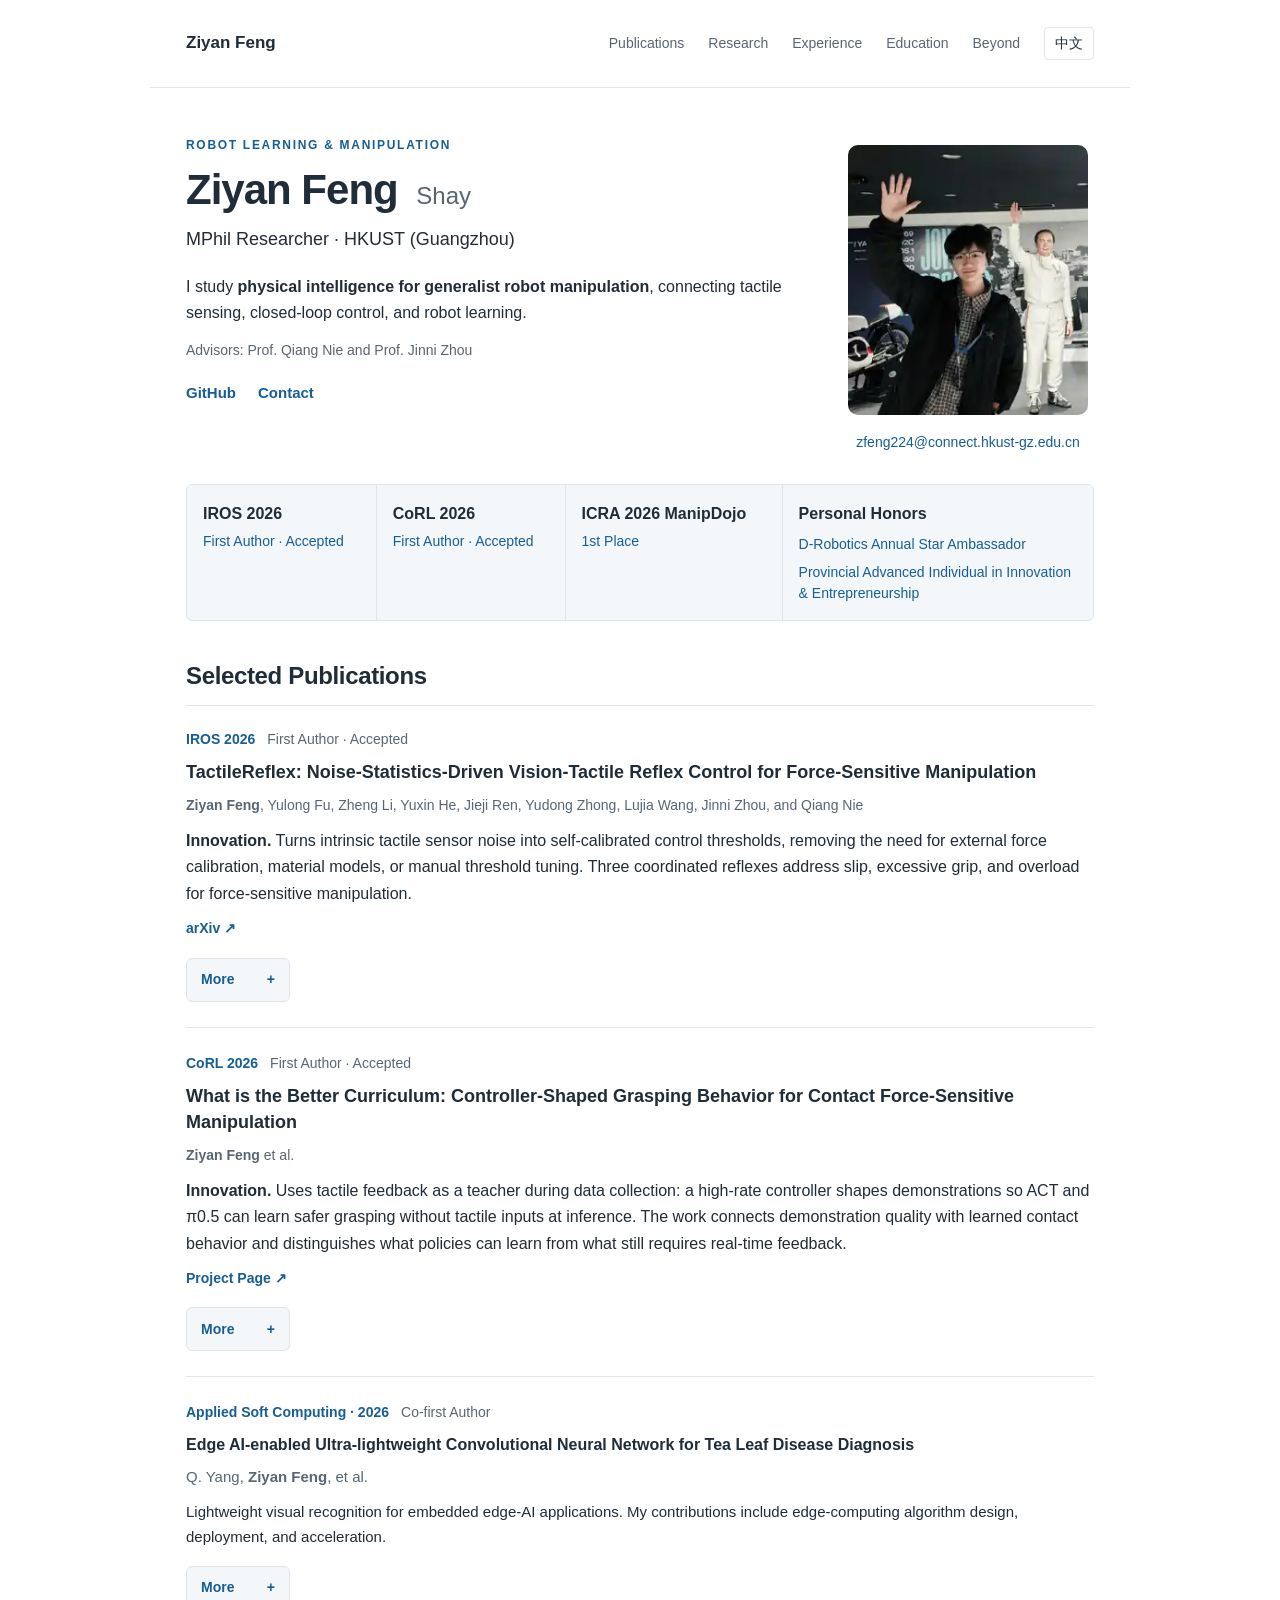
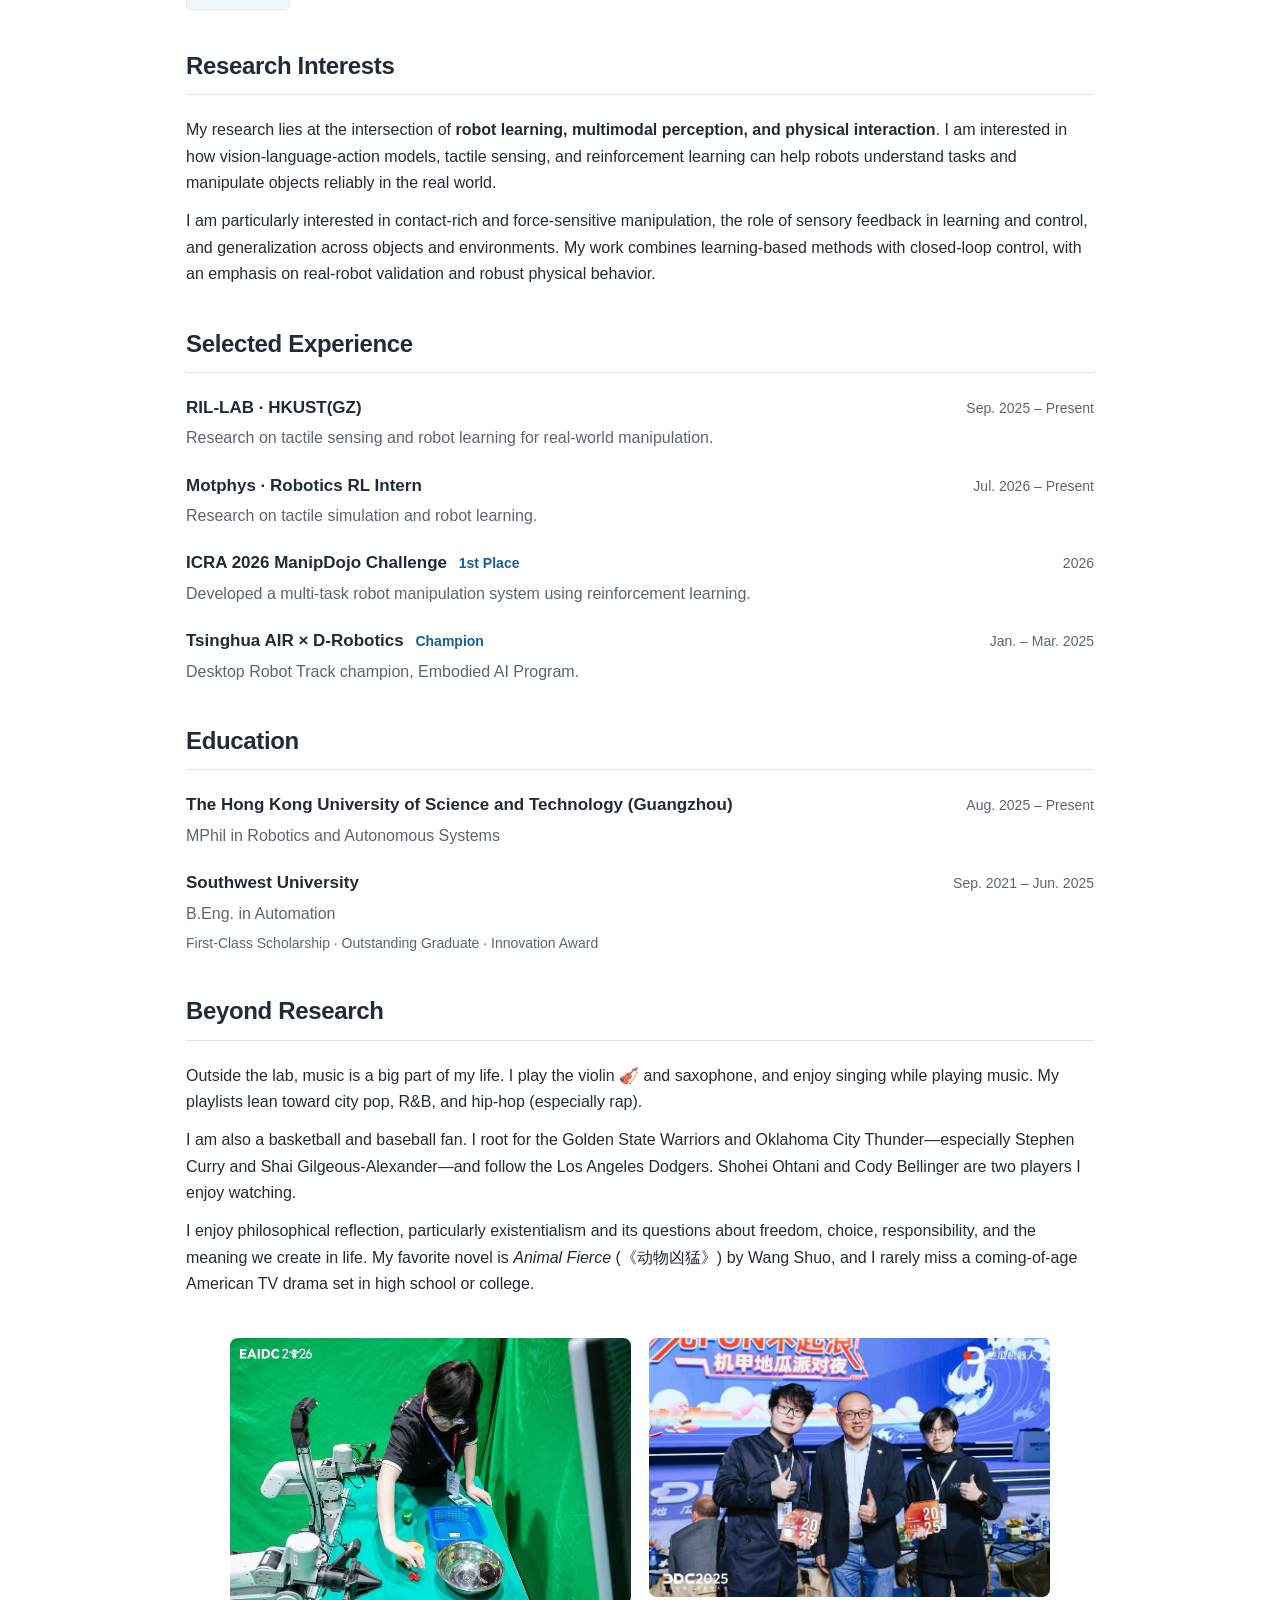
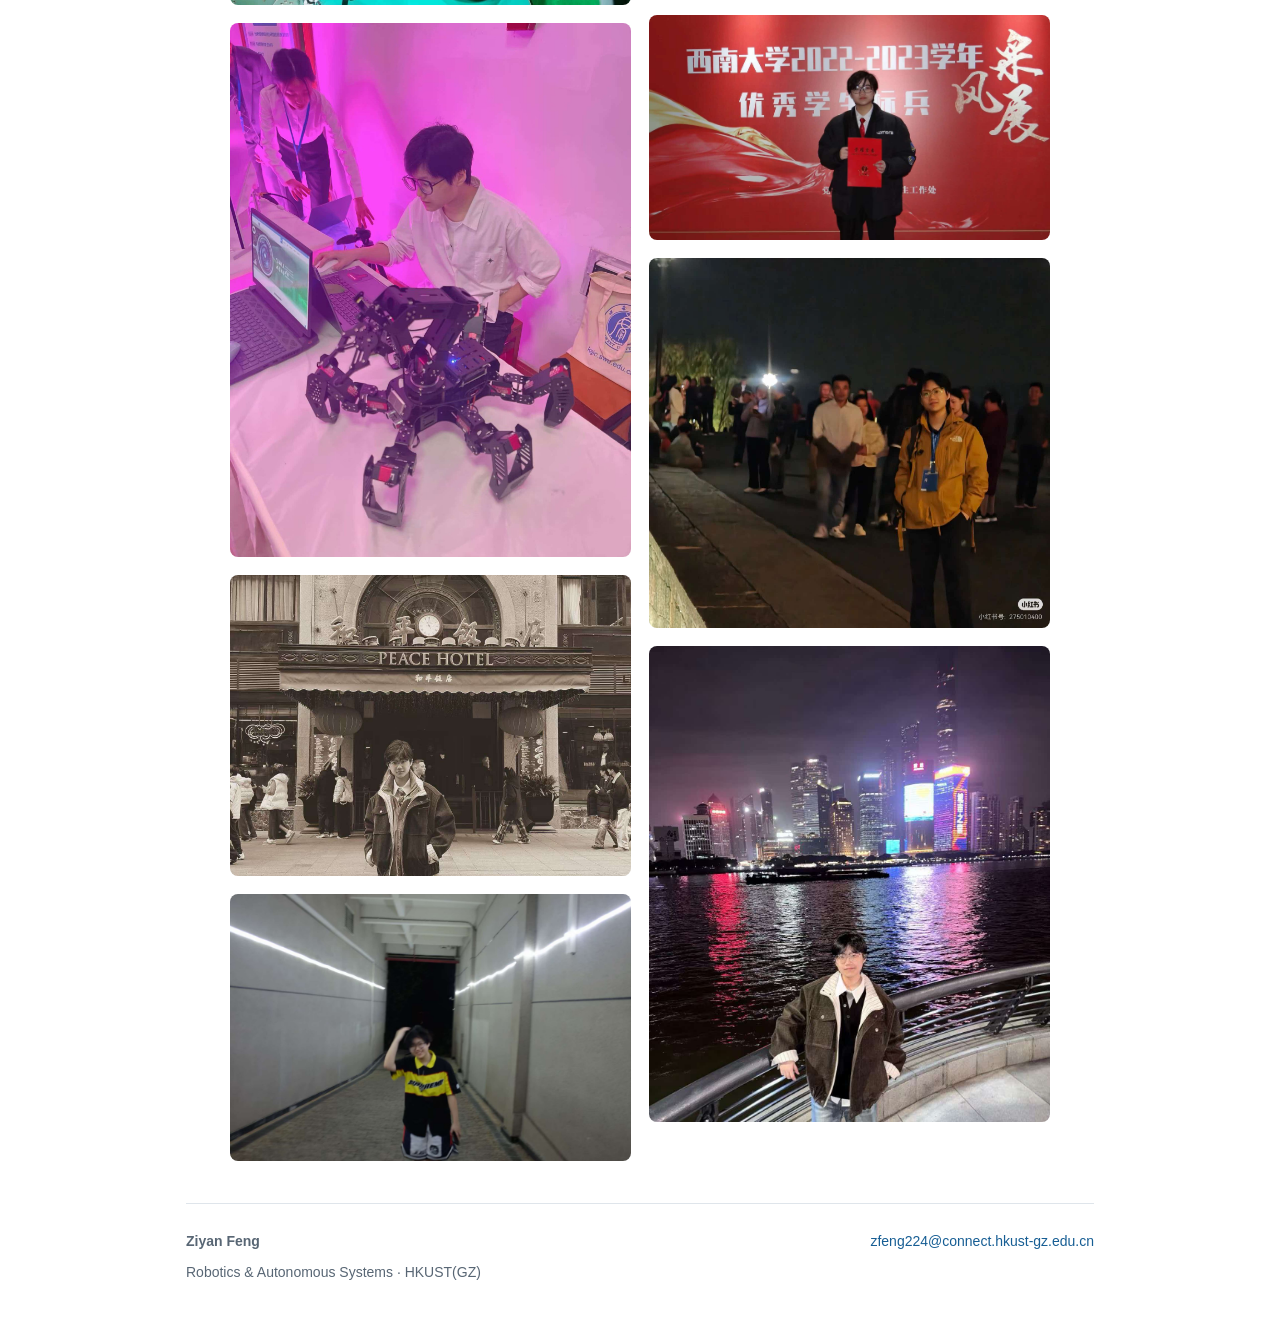
==== commit cb59370b: "Add favorite novel and coming-of-age TV interests to personal bio" ====
--- a/index.html
+++ b/index.html
@@ -7,7 +7,7 @@
 <meta name="theme-color" content="#ffffff">
 <title>Ziyan Feng | Robot Learning &amp; Manipulation</title>
 <link rel="stylesheet" href="assets/styles.css?v=20261122-personal">
-<script src="assets/script.js?v=20261122-personal" defer></script>
+<script src="assets/script.js?v=20261122-personal2" defer></script>
 </head>
 <body>
 <a class="skip-link" href="#main">Skip to content</a>
@@ -92,7 +92,7 @@
 <section id="beyond"><h2><span data-i18n="beyond_title">Beyond Research</span></h2>
 <p><span data-i18n="beyond_music">Outside the lab, music is a big part of my life. I play the violin 🎻 and saxophone, and enjoy singing while playing music. My playlists lean toward city pop, R&amp;B, and hip-hop (especially rap).</span></p>
 <p><span data-i18n="beyond_sports">I am also a basketball and baseball fan. I root for the Golden State Warriors and Oklahoma City Thunder—especially Stephen Curry and Shai Gilgeous-Alexander—and follow the Los Angeles Dodgers. Shohei Ohtani and Cody Bellinger are two players I enjoy watching.</span></p>
-<p><span data-i18n="beyond_philosophy">I enjoy philosophical reflection, particularly existentialism and its questions about freedom, choice, responsibility, and the meaning we create in life.</span></p>
+<p><span data-i18n="beyond_philosophy">I enjoy philosophical reflection, particularly existentialism and its questions about freedom, choice, responsibility, and the meaning we create in life. My favorite novel is <em>Animal Fierce</em> (《动物凶猛》) by Wang Shuo, and I rarely miss a coming-of-age American TV drama set in high school or college.</span></p>
 </section>
 <div class="personal-photos" aria-label="Personal photo gallery">
 <div class="photo-column">
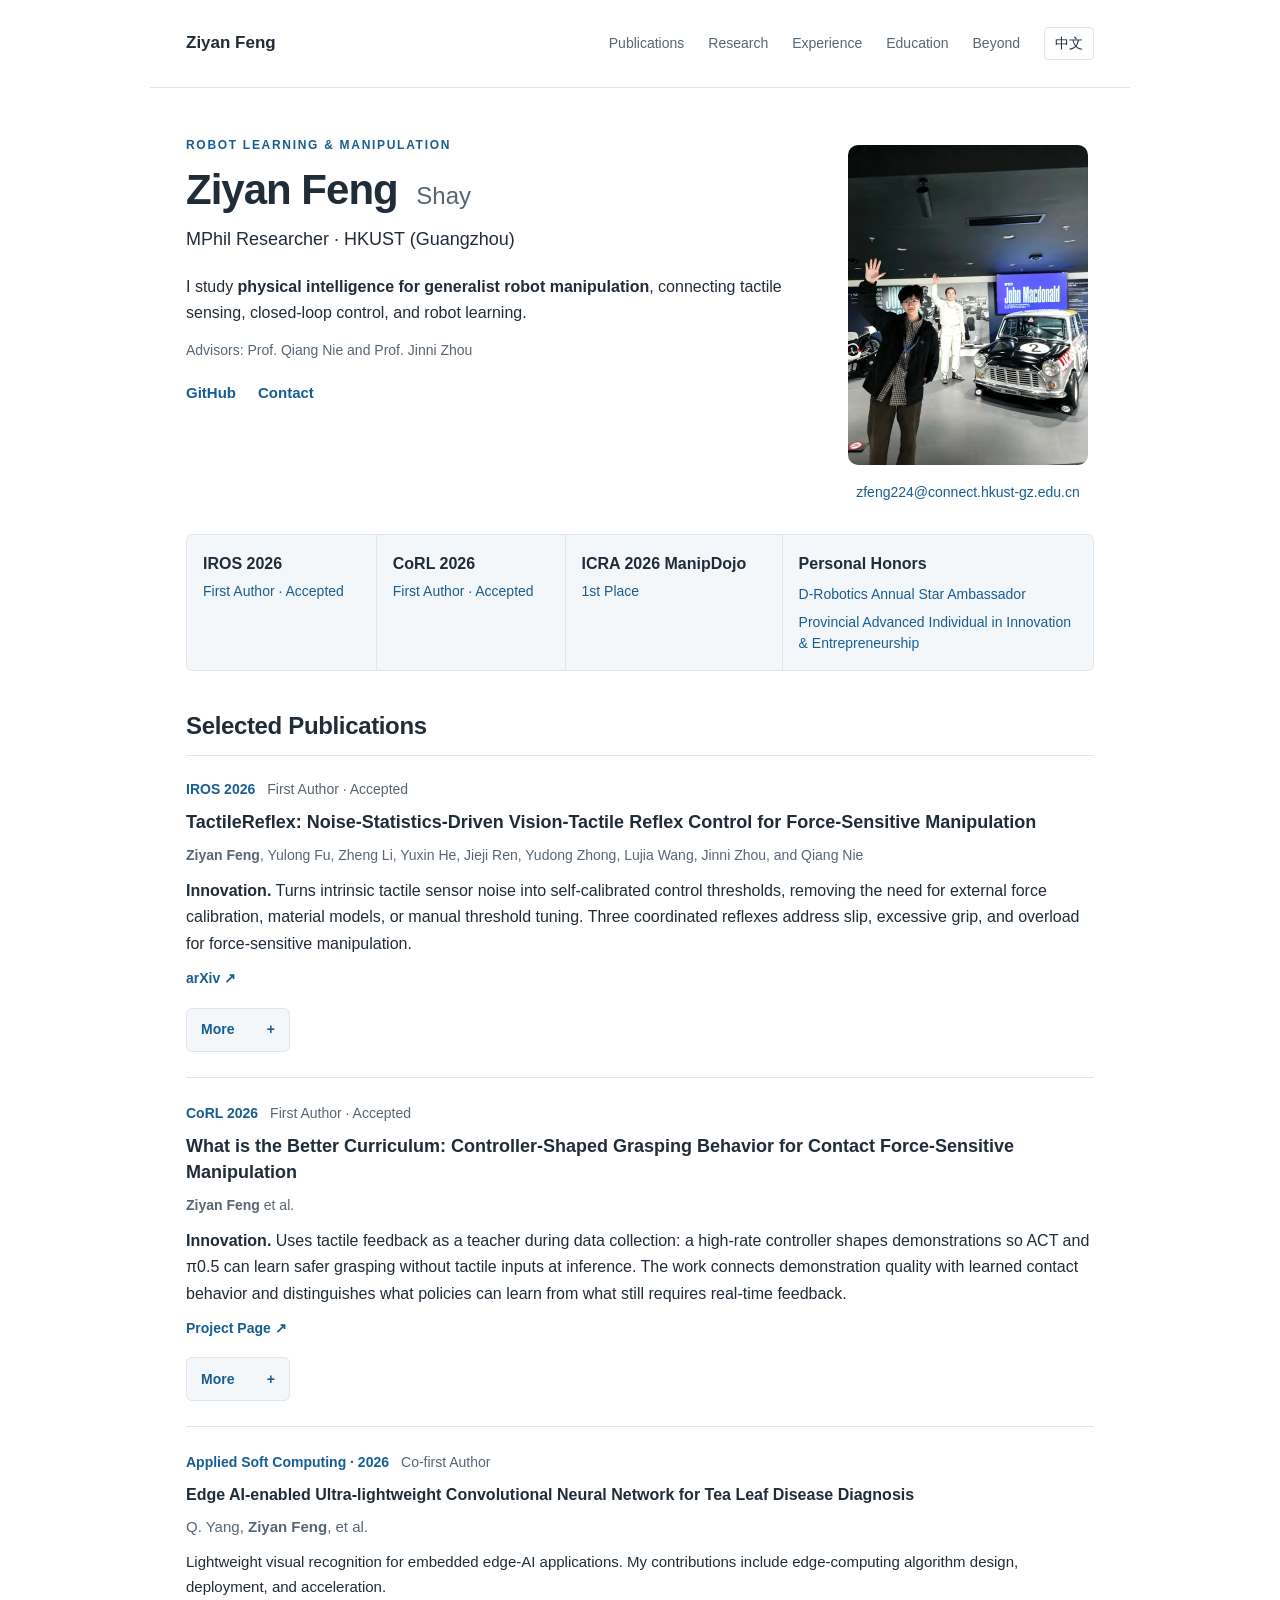
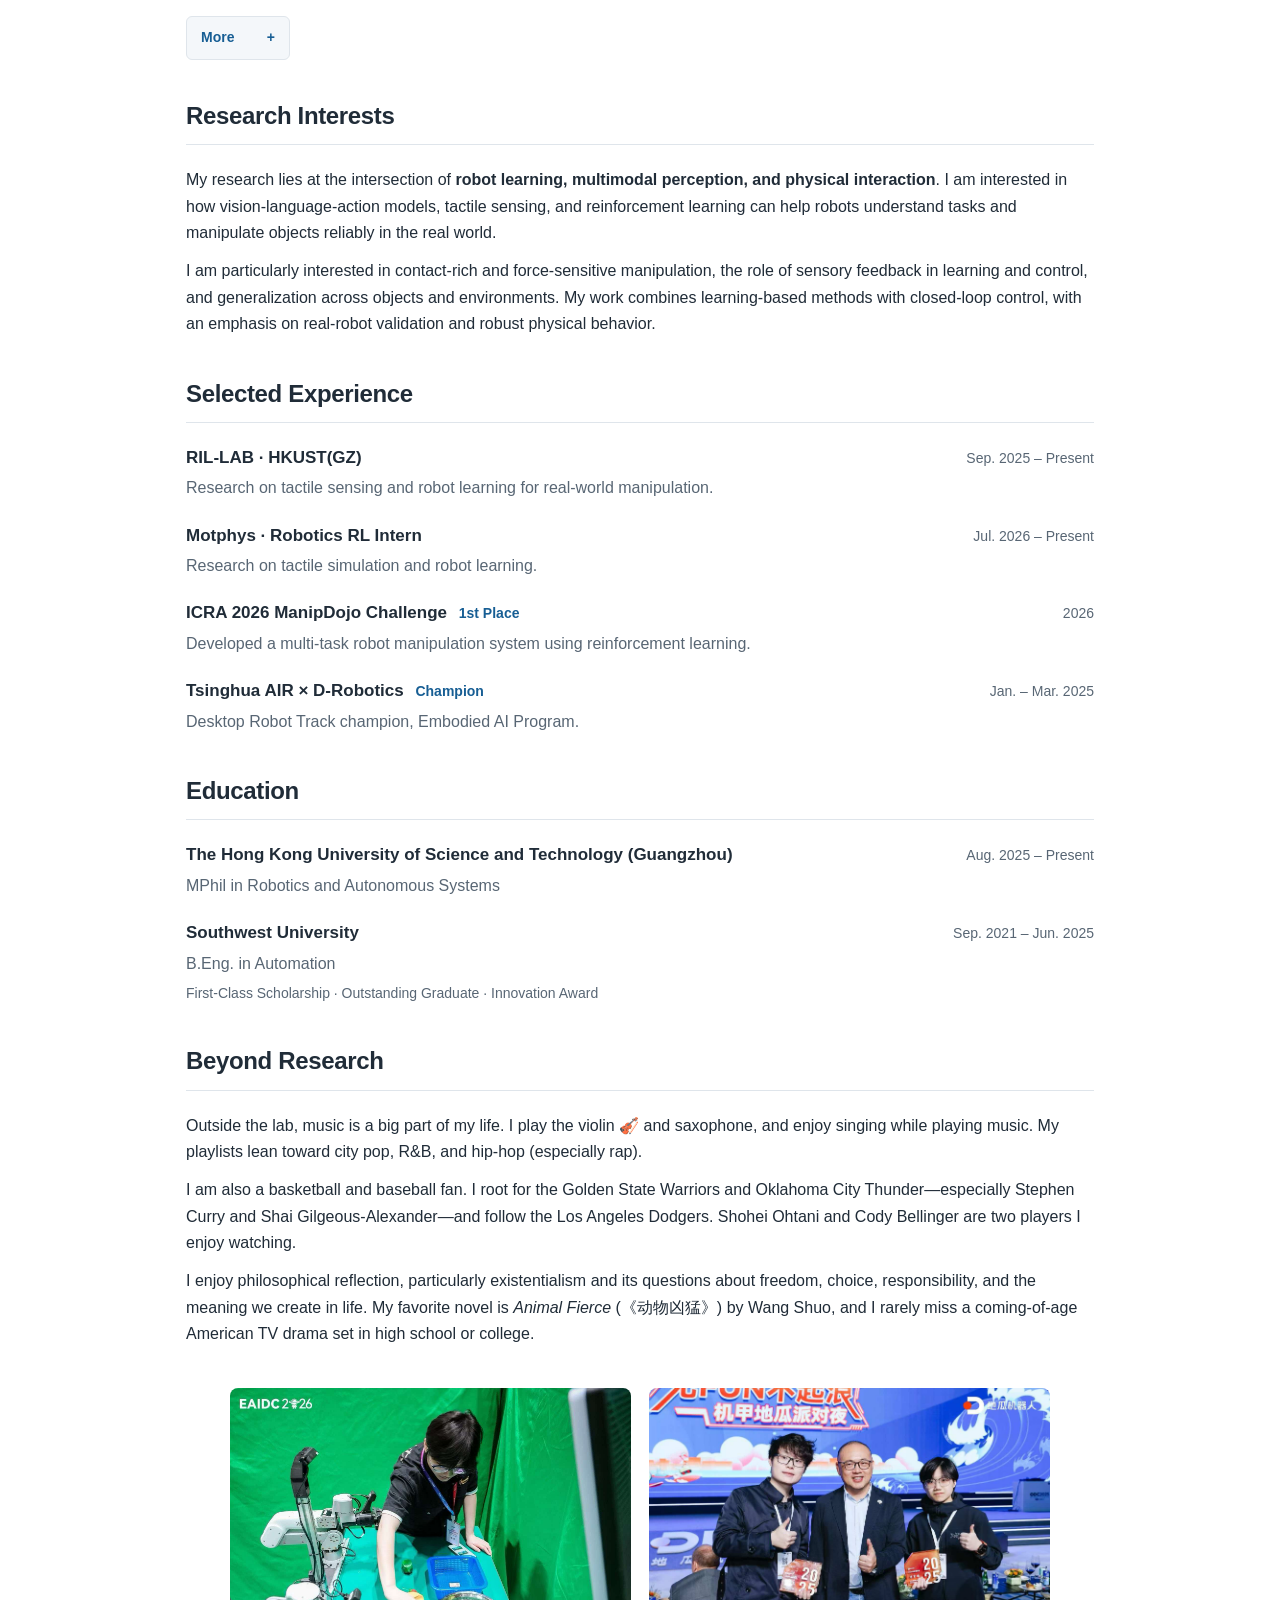
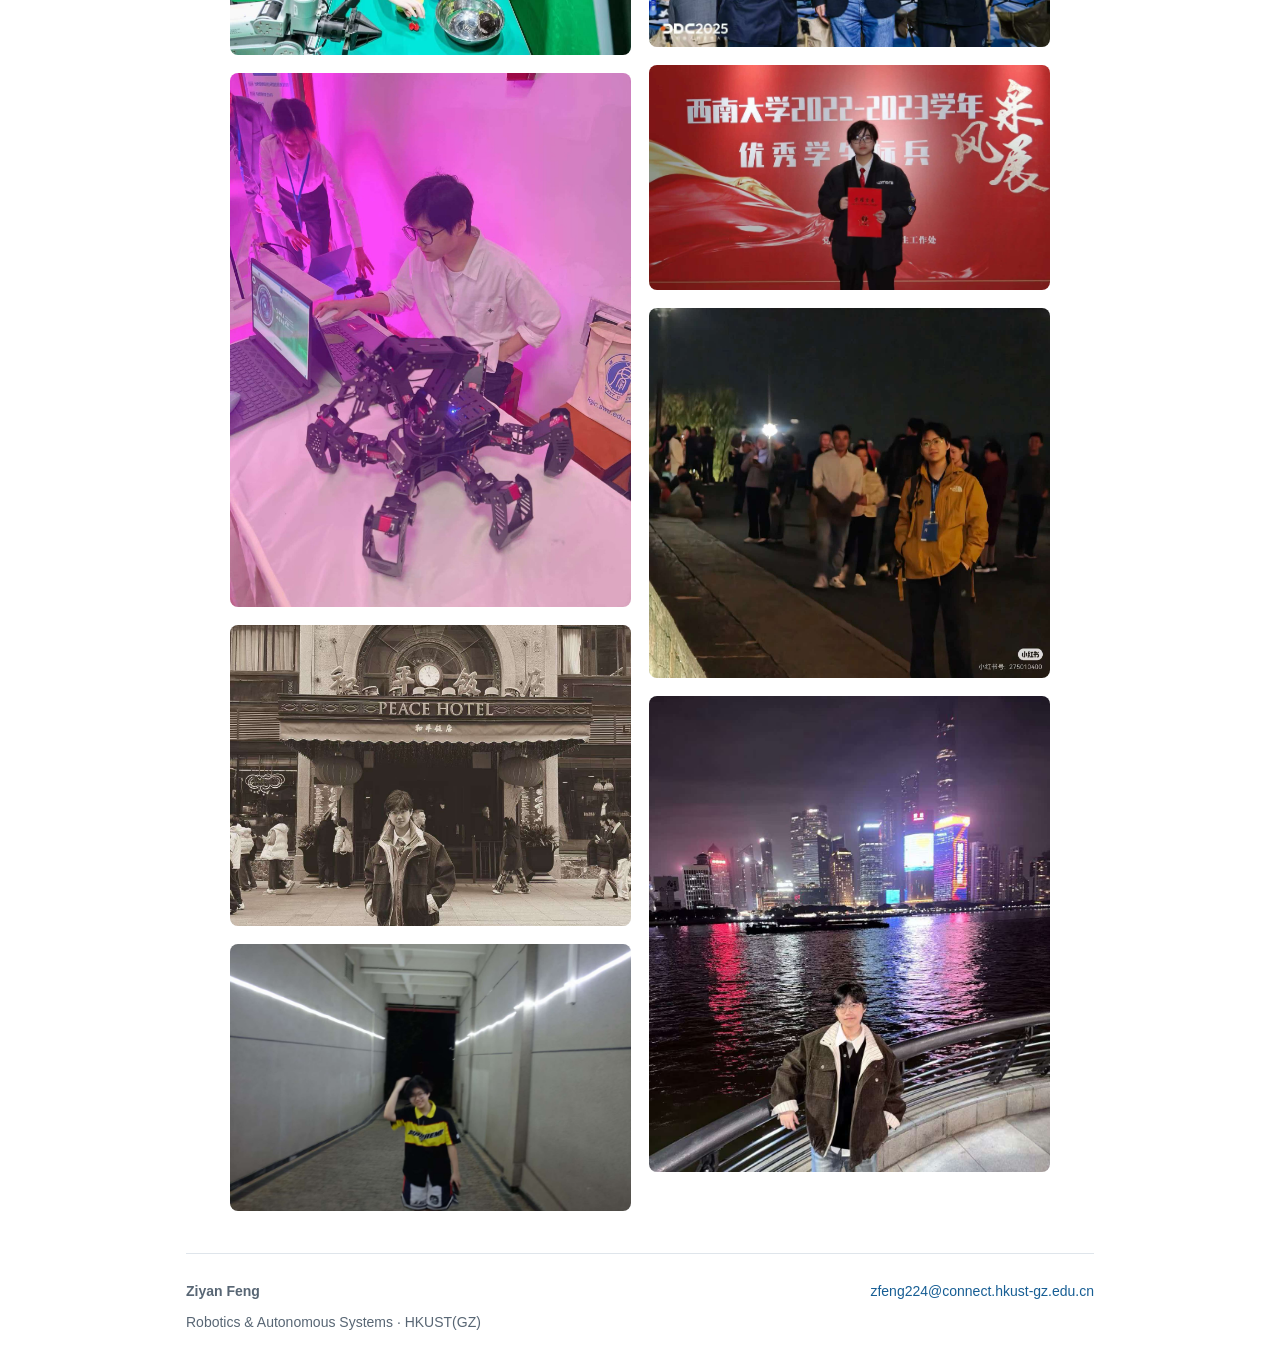
==== commit 719ca449: "Replace blurry cropped avatar with sharper full-frame portrait" ====
--- a/index.html
+++ b/index.html
@@ -6,7 +6,7 @@
 <meta name="description" content="Ziyan (Shay) Feng — MPhil researcher at HKUST(GZ). Robot learning, tactile sensing, and robot manipulation.">
 <meta name="theme-color" content="#ffffff">
 <title>Ziyan Feng | Robot Learning &amp; Manipulation</title>
-<link rel="stylesheet" href="assets/styles.css?v=20261122-personal">
+<link rel="stylesheet" href="assets/styles.css?v=20261122-clear-photo">
 <script src="assets/script.js?v=20261122-personal2" defer></script>
 </head>
 <body>
@@ -23,7 +23,7 @@
 <p class="advisors"><span data-i18n="t9">Advisors: Prof. Qiang Nie and Prof. Jinni Zhou</span></p>
 <div class="links"><a href="https://github.com/shayfeng">GitHub</a><a href="#contact"><span data-i18n="t11">Contact</span></a></div>
 </div>
-<aside class="profile"><img src="assets/images/shay-profile-2026.webp" alt="Ziyan Feng waving at a motorsport exhibition" width="260" height="293" decoding="async"><a href="mailto:zfeng224@connect.hkust-gz.edu.cn">zfeng224@connect.hkust-gz.edu.cn</a></aside>
+<aside class="profile"><a class="profile-photo-link" href="assets/images/shay-profile-clear.webp" target="_blank" rel="noopener" aria-label="View full-resolution profile photo"><img src="assets/images/shay-profile-clear.webp" alt="Ziyan Feng waving at a motorsport exhibition" width="480" height="640" decoding="async"></a><a href="mailto:zfeng224@connect.hkust-gz.edu.cn">zfeng224@connect.hkust-gz.edu.cn</a></aside>
 </section>
 <div class="highlights" aria-label="Selected achievements">
 <a href="#tactilereflex"><strong>IROS 2026</strong><span><span data-i18n="t12">First Author · Accepted</span></span></a>
--- a/assets/styles.css
+++ b/assets/styles.css
@@ -48,3 +48,9 @@
 
 /* Use a centered crop for the updated portrait. */
 .profile img{object-position:center}
+
+/* Display the full original photo without cropping. The source is 480×640 (2× desktop display). */
+.profile .profile-photo-link{display:block;line-height:0;max-width:100%;flex-shrink:0}
+.profile .profile-photo-link img{display:block;width:240px;height:auto;aspect-ratio:3/4;object-fit:contain;object-position:center;border-radius:10px}
+@media(max-width:700px){.profile .profile-photo-link img{width:180px;height:auto}}
+@media(max-width:480px){.profile .profile-photo-link img{width:132px;height:auto}}
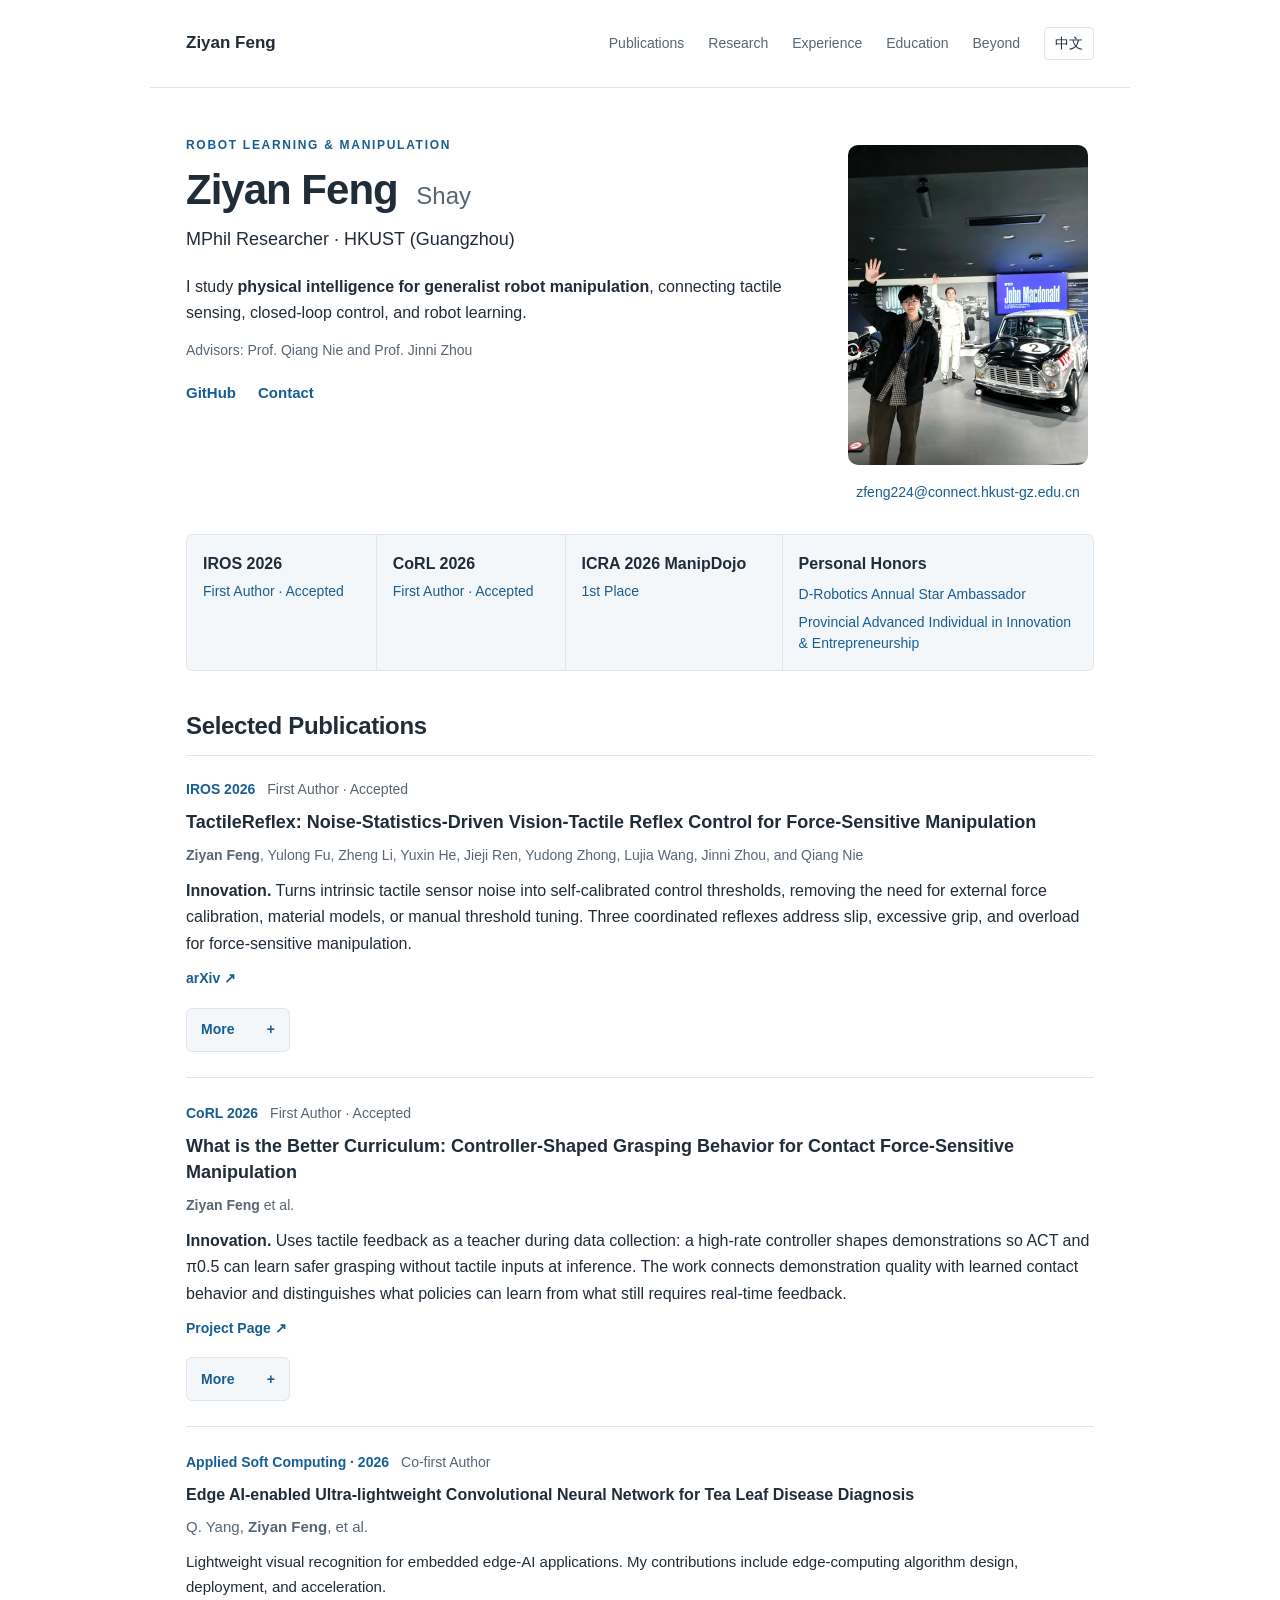
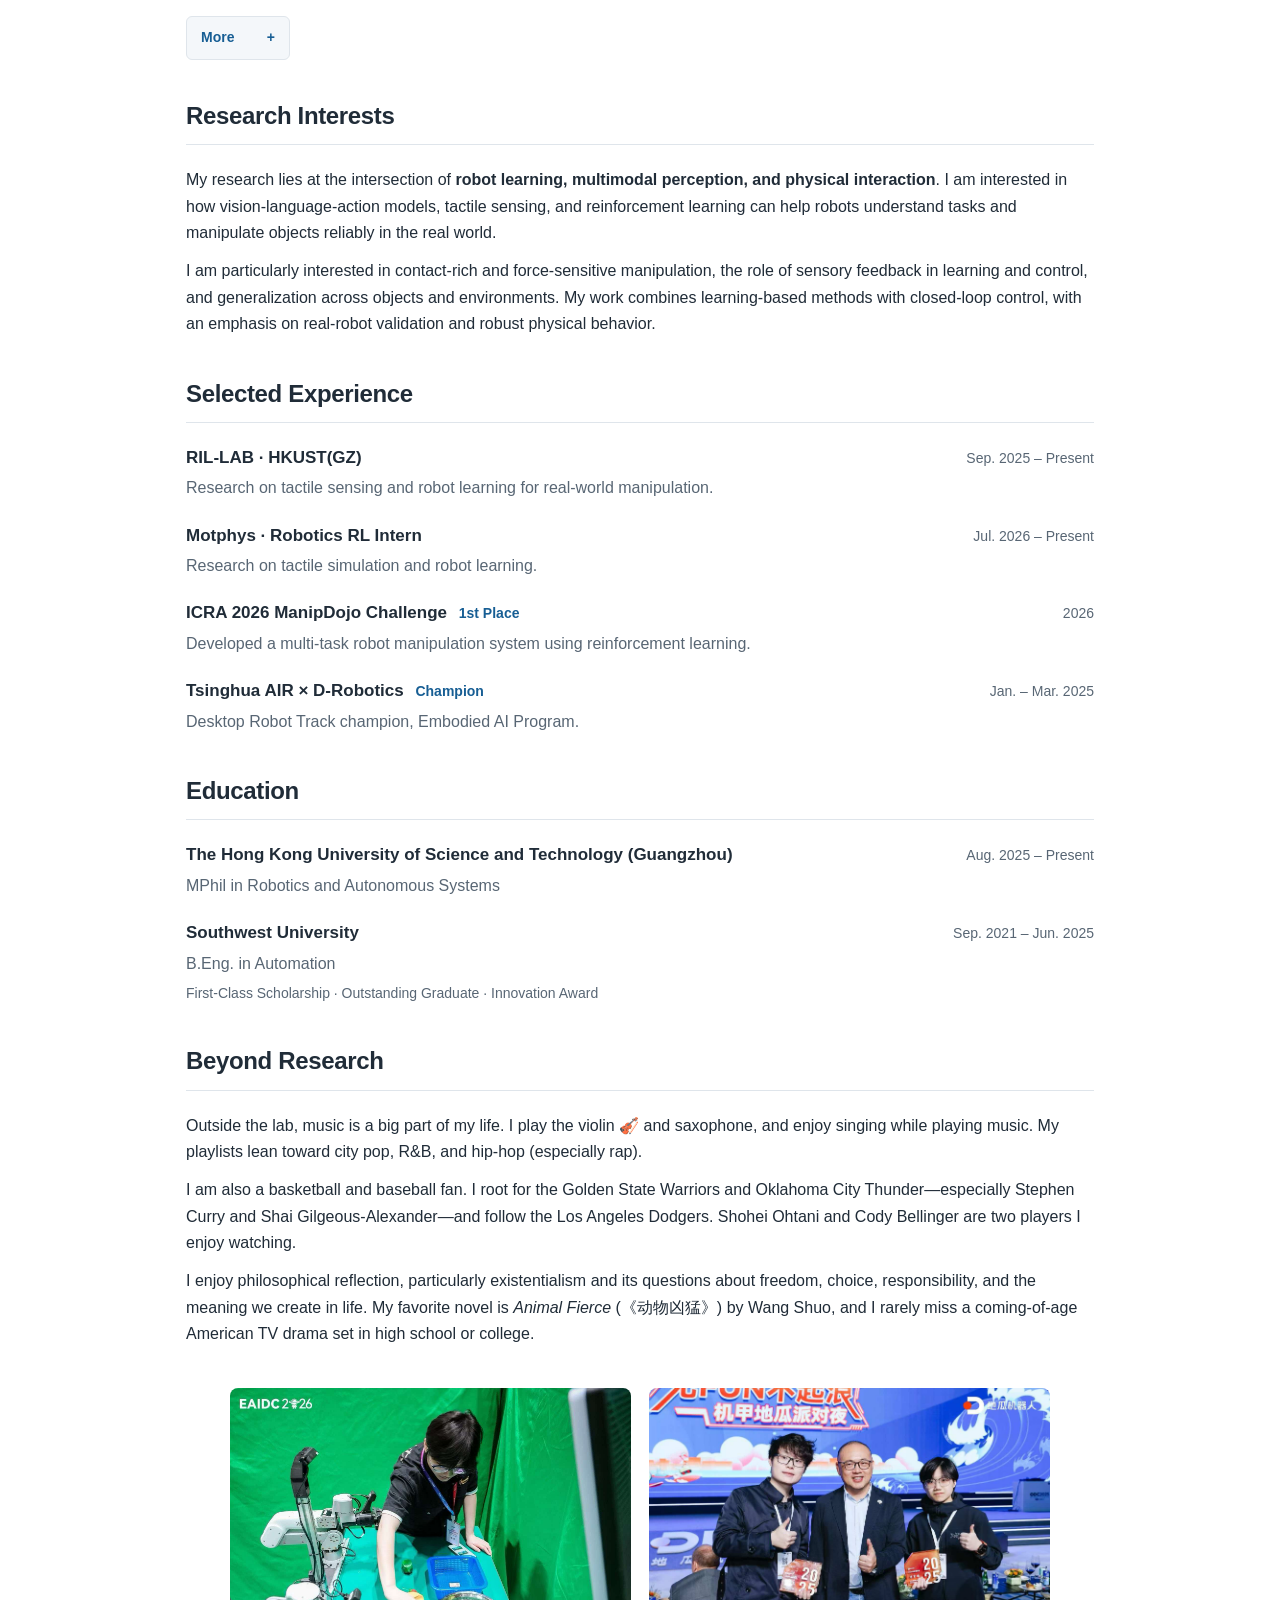
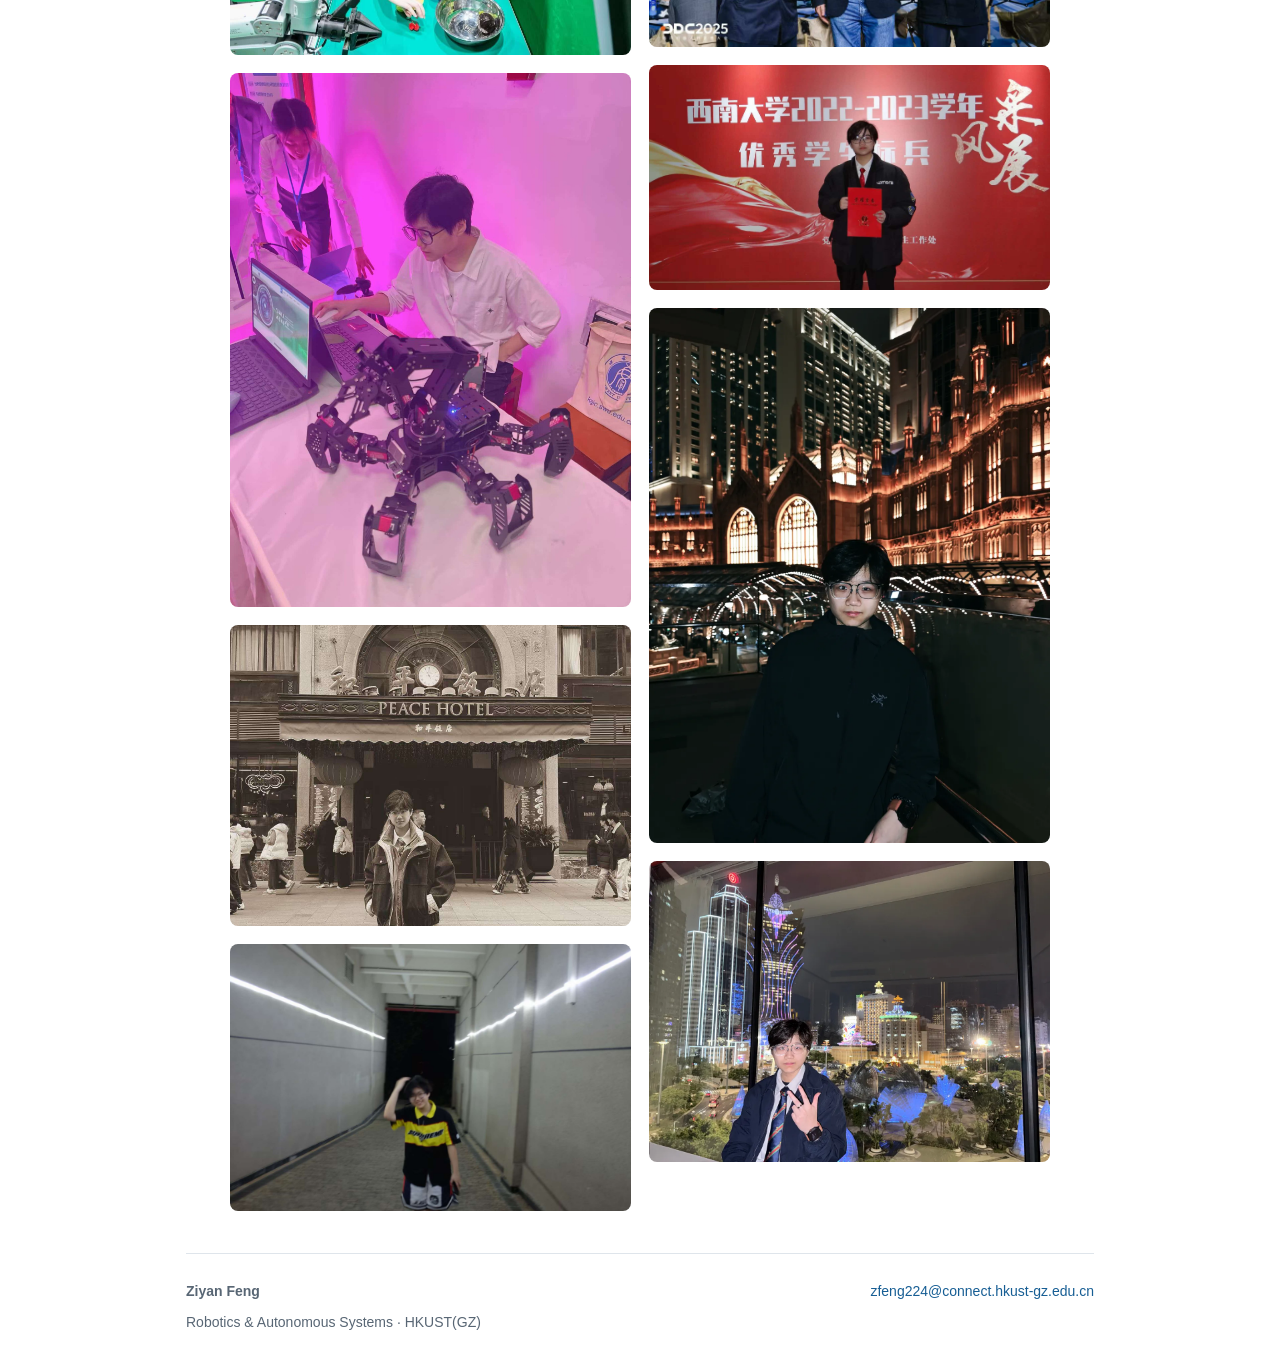
==== commit 16a8ad61: "Replace last two gallery portraits with new high-quality photos" ====
--- a/index.html
+++ b/index.html
@@ -104,8 +104,8 @@
 <div class="photo-column">
 <img src="assets/images/drobotics-event.jpg" alt="Group photo at a D-Robotics event" width="1670" height="1080" loading="lazy" decoding="async">
 <img src="assets/images/university-award.jpg" alt="Receiving an honor at Southwest University" width="1921" height="1080" loading="lazy" decoding="async">
-<img src="assets/images/evening-portrait.jpg" alt="An evening portrait" width="1440" height="1329" loading="lazy" decoding="async">
-<img src="assets/images/shanghai-waterfront.jpg" alt="Portrait by the Shanghai waterfront at night" width="1080" height="1281" loading="lazy" decoding="async">
+<img src="assets/images/new-evening-portrait.webp" alt="Night portrait with illuminated architecture" width="1200" height="1600" loading="lazy" decoding="async">
+<img src="assets/images/new-city-portrait.webp" alt="Portrait overlooking the Macau city lights at night" width="1200" height="900" loading="lazy" decoding="async">
 </div>
 </div>
 <footer id="contact"><div><strong>Ziyan Feng</strong><a href="mailto:zfeng224@connect.hkust-gz.edu.cn">zfeng224@connect.hkust-gz.edu.cn</a></div><p><span data-i18n="t67">Robotics &amp; Autonomous Systems · HKUST(GZ)</span></p></footer>
